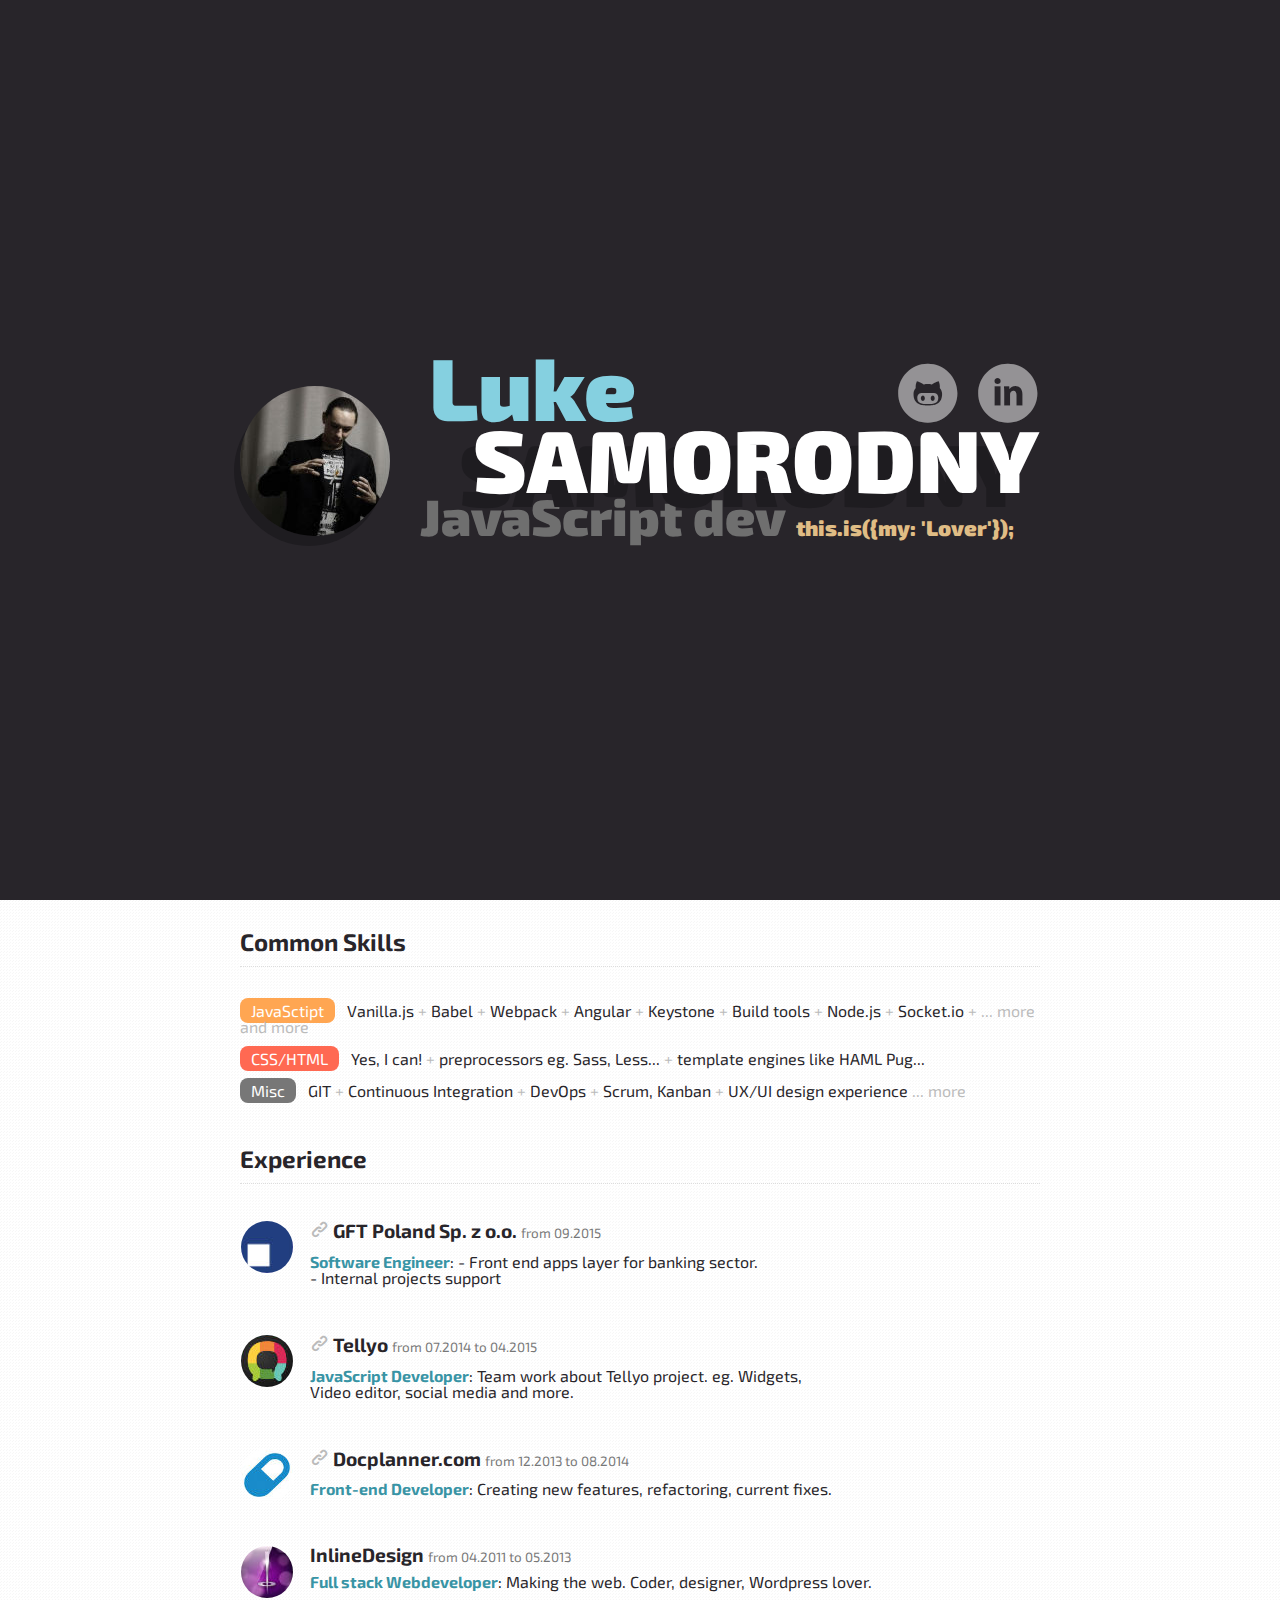
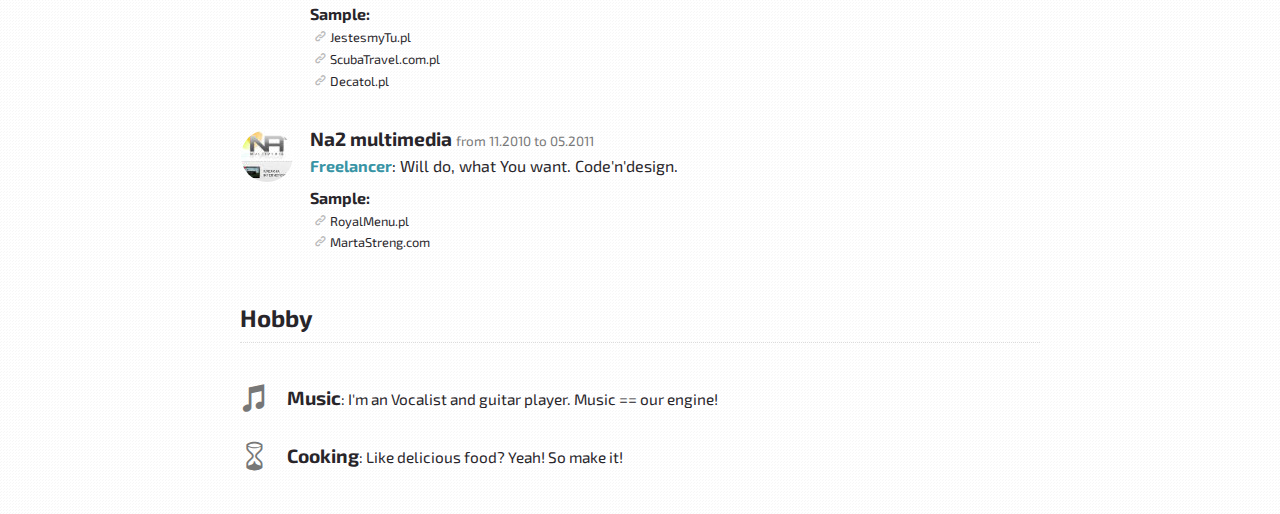
==== index.html @ 36a2c752 "update" ====
<!DOCTYPE html>
<html>
	<head>
		<title>Luke Samorodny - JavaScript developer</title>
		<meta charset="UTF-8">
		<meta name="viewport" content="width=device-width">
		<link href='http://fonts.googleapis.com/css?family=Exo+2:900,400,700&amp;subset=latin-ext' 
			rel='stylesheet' 
			type='text/css'
			>

		<link rel="stylesheet" href="samorodny.css" type="text/css">

		<!-- 
			Dzida składa się z przeddzidzia dzidy, śróddzidzia dzidy i zadzidzia 
			dzidy. Przeddzidzie dzidy składa się z przeddzidzia przeddzidzia 
			dzidy, śróddzidzia przeddzidzia dzidy i zadzidzia przeddzidzia 
			dzidy. Śróddzidzie dzidy składa się z przeddzidzia śróddzidzia 
			dzidy, śróddzidzia śróddzidzia dzidy i zadzidzia śróddzidzia dzidy. 
			Zadzidzie dzidy składa się z przeddzidzia zadzidzia dzidy, 
			śróddzidzia zadzidzia dzidy i zadzidzia zadzidzia dzidy. 
			Przeddzidzie przeddzidzia dzidy składa się z przeddzidzia 
			przeddzidzia przeddzidzia dzidy, śróddzidzia przeddzidzia 
			przeddzidzia dzidy i zadzidzia przeddzidzia przeddzidzia dzidy. 
			Śróddzidzie przeddzidzia dzidy składa się z przeddzidzia śróddzidzia 
			przeddzidzia dzidy, śróddzidzia śróddzidzia przeddzidzia dzidy i... 
			Przepraszamy, osoba to pisząca nie wytrzymała psychicznie i musiała 
			walnąć głową w blat.
		-->	
	</head>
	<body>	

		<!-- *************************************************************** -->

		<div id="vcard">
			<section id="it-is-my-home">
				 <div>
					<img src="img/npsr.jpg">

					<figure>			
						<p>
							Luke 
							<span>								
								<a href="http://github.com/npsr" 
									class="icon-github"></a>

								<a href="http://lnkd.in/dQtvxwz" 
									class="icon-linkedin"></a>
							</span>
						</p>
						<p>SAMORODNY</p>
						<p>JavaScript dev
							<span>this.is({my: 'Lover'});</span>
						</p>
					</figure>
				 </div>
			</section>
		</div>

		<!-- *************************************************************** -->

		<div id="curriculum" class="clr">
			<section id="skills">
				<h2>Common Skills</h2>

				<p>
					<span class="js">JavaSctipt</span>
					
					Vanilla.js
					<small>+</small> Babel
					<small>+</small> Webpack
					<small>+</small> Angular
					<small>+</small> Keystone
					<small>+</small> Build tools
					<small>+</small> Node.js
					<small>+</small> Socket.io
					<small>+ ... more and more</small>
				</p>

				<p>
					<span class="css">CSS/HTML</span>

                    Yes, I can!
					<small>+</small> preprocessors eg. Sass, Less...
                    <small>+</small> template engines like HAML Pug...
				</p>

				<p>
					<span class="misc">Misc</span>

					GIT
					<small>+</small> Continuous Integration
					<small>+</small> DevOps
					<small>+</small> Scrum, Kanban
					<small>+</small> UX/UI design experience
					<small>... more</small>

				</p>
			</section>

			<!-- *********************************************************** -->

			<section id="experience">
				<h2>Experience</h2>

								<article>
					<img src="img/gft.jpg" srcset="img/retina/gft.jpg 2x">

					<div>
						<h3>
							<a href="http://www.gft.com/pl/pl/index/" 								
								target="_blank"
								>
								<i class="icon icon-link"></i>
								GFT Poland Sp. z o.o.
							</a>
							<small>from 09.2015</small>
						</h3>

						<p><strong>Software Engineer</strong>: 
							- Front end apps layer for banking sector. <br>
                            - Internal projects support
						</p>											

					</div>
				</article>

				<!-- ******************************************************* -->

				<article>
					<img src="img/tlo.jpg" srcset="img/retina/tlo.jpg 2x">

					<div>
						<h3>
							<a href="http://tellyo.com/" 								
								target="_blank"
								>
								<i class="icon icon-link"></i>
								Tellyo 
							</a>
							<small>from 07.2014 to 04.2015</small>
						</h3>

						<p><strong>JavaScript Developer</strong>: 
							Team work about Tellyo project. eg. Widgets, <br>
                            Video editor, social media and more.
						</p>											

					</div>
				</article>

				<!-- ******************************************************* -->

				<article>
					<img src="img/zl.jpg" srcset="img/retina/zl.jpg 2x">

					<div>
						<h3>
							<a href="http://docplanner.com/" 								
								target="_blank"
								>
								<i class="icon icon-link"></i>
								Docplanner.com 
							</a>
							<small>from 12.2013 to 08.2014</small>
						</h3>

						<p><strong>Front-end Developer</strong>: 
							Creating new features, refactoring, current fixes.
						</p>											

					</div>
				</article>

				<!-- ******************************************************* -->

				<article>
					<img src="img/id.jpg" srcset="img/retina/id.jpg 2x">

					<div>
						<h3>
							InlineDesign <small>from 04.2011 to 05.2013</small>
						</h3>

						<p><strong>Full stack Webdeveloper</strong>:
							Making the web. Coder, designer, Wordpress lover.
						</p>
							
						
						<h5>Sample:</h5>
						<ul>
							<li><a href="http://jestesmytu.pl/"									
									target="_blank"
									>
									<i class="icon icon-link"></i>
									JestesmyTu.pl
								</a>
							</li>
							<li><a href="http://scubatravel.com.pl/" 									
									target="_blank"
									>
									<i class="icon icon-link"></i>
									ScubaTravel.com.pl
								</a>
							</li>
							<li><a href="http://decatol.pl/" 									
									target="_blank"
									>
									<i class="icon icon-link"></i>
									Decatol.pl
								</a>
							</li>
						</ul>

										

					</div>					
				</article>

				<!-- ******************************************************* -->

				<article>
					<img src="img/na2.jpg" srcset="img/retina/na2.jpg 2x">

					<div>
						<h3>
							Na2 multimedia <small>from 11.2010 to 05.2011</small>
						</h3>

						<p><strong>Freelancer</strong>:
							Will do, what You want. Code'n'design.
						</p>	

						<h5>Sample:</h5>
						<ul>
							<li><a href="http://www.royalmenu.pl/"									
									target="_blank"
									>
									<i class="icon icon-link"></i>
									RoyalMenu.pl
								</a>
							</li>	
							<li><a href="http://martastreng.com/" 									
									target="_blank"
									>
									<i class="icon icon-link"></i>
									MartaStreng.com
								</a>
							</li>									
						</ul>
					</div>
				</article>
			</section>

			<!-- *********************************************************** -->			

			<section id="hobby">
				<h2>Hobby</h2>
				
				<h3><i class="icon icon-music"></i> Music<small>: I'm an Vocalist and guitar player. Music == our engine!</small></h3>
				<h3><i class="icon icon-hourglass"></i> Cooking<small>: Like delicious food? Yeah! So make it!</small></h3>
				
			</section>

		</div>
	</body>
</html>
---- samorodny.css ----
/*
 RESET
 ===============================================================
 */
html, body, div, span, applet, object, iframe,
h1, h2, h3, h4, h5, h6, p, blockquote, pre,
a, abbr, acronym, address, big, cite, code,
del, dfn, em, img, ins, kbd, q, s, samp,
small, strike, strong, sub, sup, tt, var,
b, u, i, center,
dl, dt, dd, ol, ul, li,
fieldset, form, label, legend,
table, caption, tbody, tfoot, thead, tr, th, td,
article, aside, canvas, details, embed, 
figure, figcaption, footer, header, hgroup, 
menu, nav, output, ruby, section, summary,
time, mark, audio, video {
    margin: 0;
    padding: 0;
    border: 0;
    font-size: 100%;
    font: inherit;
    vertical-align: baseline;
}
/* HTML5 display-role reset for older browsers */
article, aside, details, figcaption, figure, 
footer, header, hgroup, menu, nav, section {
    display: block;
}
body {
    line-height: 1;
}
ol, ul {
    list-style: none;
}
blockquote, q {
    quotes: none;
}
blockquote:before, blockquote:after,
q:before, q:after {
    content: '';
    content: none;
}
table {
    border-collapse: collapse;
    border-spacing: 0;
}

.clr:before,
.clr:after {
  content:'';
  display:table;
}
.clr:after {
  clear:both;
}
.clr {
  zoom:1; /* For IE 6/7 (trigger hasLayout) */
}


/*
 GLOBALS
 ===============================================================
 */
@font-face {
    font-family: 'icomoon';
    src:url('fonts/icomoon.eot?-gsq92j');
    src:url('fonts/icomoon.eot?#iefix-gsq92j') format('embedded-opentype'),
        url('fonts/icomoon.woff?-gsq92j') format('woff'),
        url('fonts/icomoon.ttf?-gsq92j') format('truetype'),
        url('fonts/icomoon.svg?-gsq92j#icomoon') format('svg');
    font-weight: normal;
    font-style: normal;
}

body,
html {
  height: 100%;
  width: 100%;
  margin: 0;
  padding: 0;
  font-family: 'Exo 2', Arial, sans-serif;
  font-size: 100%;
  text-align: center;
  background: url('img/bg.png');
  color: #28252a;
  -webkit-font-smoothing: antialiased
}
a {
  text-decoration: none;
  color: #28252a;
}
h1, h2, h3, h4, h5, h6 {
    font-weight: bold;
    font-family: 'Exo 2', Arial, sans-serif;
}
h2 {
    font-size: 1.5em;
}
h3 {
    font-size: 1.2em;
    margin: 0 0 .5em 0;
}
p {
    margin:
     1em 0;
}
strong {
    font-weight: 700;
}

/*
 ICONS
 ===============================================================
 */
[class^="icon-"], [class*=" icon-"] {
    font-family: 'icomoon';
    speak: none;
    font-style: normal;
    font-weight: normal;
    font-variant: normal;
    text-transform: none;
    line-height: 1;
    -webkit-font-smoothing: antialiased;
    -moz-osx-font-smoothing: grayscale;
}

.icon-link:before {
    content: "\e600";
}
.icon-github:before {
    content: "\e601";
}
.icon-linkedin:before {
    content: "\e602";
}
.icon-music:before {
    content: "\e603";
}
.icon-hourglass:before {
    content: "\e604";
}
.icon-mobile:before {
    content: "\e605";
}
.icon-paperplane:before {
    content: "\e606";
}
.icon-location:before {
    content: "\e607";
}

/*
 VCARD
 ===============================================================
 */

#vcard {   
  background: #28252a;  
  color: #fff;
  font-weight: 900;
  display: table;
  height: 100%;
  width: 100%;
}
#it-is-my-home {
  display: table-cell;
  vertical-align: middle;
}
#it-is-my-home div {
  text-align: left;
  width: 800px;
  margin: 0 auto;
}
#it-is-my-home div figure,
#it-is-my-home div img {
    float: left;
}
#it-is-my-home div figure {
    margin-left: 30px;
    margin-right: 0;
}
#it-is-my-home div img {
    -webkit-border-radius: 100%;
    -moz-border-radius: 100%;    
    border-radius: 100%;
    margin-top: 2.2em;
    -webkit-box-shadow: -6px 10px 0px #1e1c20;
    -moz-box-shadow: -6px 10px 0px #1e1c20;
    box-shadow: -6px 10px 0px #1e1c20;
}
#it-is-my-home div figure p:nth-child(1) {
  color: #85d0e0;
  font-size: 5.5em;
  line-height: .8em;
  margin: 0 0 0 .1em;
}
#it-is-my-home div figure p:nth-child(1) span {
  float: right;
}
#it-is-my-home div figure p:nth-child(1) span a {
  color: #fff;
  font-size: .7em;
  line-height: .7em;
  -webkit-opacity: .5;
  -moz-opacity: .5;
  opacity: .5;
  -webkit-transition: all .2s ease-in;
  -moz-transition: all .2s ease-in;
  transition: all .2s ease-in;
}
#it-is-my-home div figure p:nth-child(1) span a:hover {
    -webkit-opacity: .9;
    -moz-opacity: .9;
    opacity: .9;
    text-shadow: -10px 10px 0px #1e1c20;
}
#it-is-my-home div figure p:nth-child(2) {
  font-size: 5.5em;
  line-height: .85em;
  margin: 0 0 0 .6em;
  text-shadow: -14px 14px 0px #1e1c20;
  z-index: 10;
  position: relative;
}
#it-is-my-home div figure p:nth-child(3) {
  color: #6f6f6f;
  font-size: 3.2em;
  line-height: .8em;
  margin: 0;
  z-index: 9;
  position: relative;
}
#it-is-my-home div figure p:nth-child(3) span {
  color: #e0bd85;
  font-size: .42em;
}
@media (max-width: 900px) {
  #vcard {
    font-size: 50%;
  }
  #it-is-my-home div {
    width: 410px;
  }
  #it-is-my-home div figure {
    margin-left: 20px;
  }
  #it-is-my-home div img {
    width: 75px;
    -webkit-box-shadow: -6px 6px 0px #1e1c20;
    -moz-box-shadow: -6px 6px 0px #1e1c20;
    box-shadow: -6px 6px 0px #1e1c20;
  }
  #it-is-my-home div figure p:nth-child(1) span a:hover {
    text-shadow: -4px 4px 0px #1e1c20;
  }
  #it-is-my-home div figure p:nth-child(2) {
    text-shadow: -6px 6px 0px #1e1c20;
  }
}

@media(max-width: 520px) {
    #it-is-my-home div {
        width: 340px;
    }
    #it-is-my-home div img {
        display: none;
    }
}
@media(max-width: 375px) {
    #vcard {
        font-size: 40%;
    }
    #it-is-my-home div {
        width: 300px;
    }
}

/*
 CURRICULUM
 ===============================================================
 */
#curriculum {
    margin: 30px auto 100px auto;
    text-align: left;
    width: 800px;
}
#curriculum section {
    margin-bottom: 3em;
}

#curriculum h2 {
    border-bottom: 1px dotted #ddd;
    margin-bottom: 1.5em;
    padding-bottom: .5em;
}
#curriculum h3 a {
    font-weight: 700;
    padding-bottom: 4px;
    display: inline-block;
}
#curriculum a i {
    color: #bbb;
    -webkit-transition: all .8s ease-in;
    -moz-transition: all .8s ease-in;
    transition: all .8s ease-in;
}
#curriculum a:hover {
    border-bottom: 1px dotted #28252a; 
    padding-bottom: 3px;
}
#curriculum a:hover i {
    color: #FF6952;
    -webkit-transition: all .2s ease-in;
    -moz-transition: all .2s ease-in;
    transition: all .2s ease-in;
}

#contact {
    text-align: center;
}
#contact p {
    -webkit-border-radius: 8px;
    -moz-border-radius: 8px;
    border-radius: 8px;
    margin: 0;
    padding: 1em;
    display: inline-block;
    background: #fff;
    border: 1px solid #eee;
}
#contact h2 {
    text-align: left;
}
#contact span {
    margin-right: .7em;
    white-space: nowrap;
}

#contact span i{
    margin-right: .5em;
    color: #bbb;
}

#skills span {
    -webkit-border-radius: 8px;
    -moz-border-radius: 8px;
    border-radius: 8px;    
    padding: .2em .7em;
    line-height: 1em;
    margin-right: .5em;
    color: #fff;
}
#skills small {
    color: #bbb;    
}

#skills .js {
    background: #FFA652;
}
#skills .css {
    background: #FF6952;
}
#skills .html {
    background: #3894A5;
}
#skills .php {
    background: #436FAF;    
}
#skills .misc {
    background: #777;
}

#experience h3 small{
    font-size: .7em;
    font-weight: 400;
    color: #777;
}
#experience article {
    clear: both;
    margin-bottom: 2em;
}
#experience article:after {
    content: ".";
    display: block;
    clear: both;
    visibility: hidden;
    line-height: 0;
    height: 0;
}

#experience img {
    float: left;
    -webkit-border-radius: 100%;
    -moz-border-radius: 100%;    
    border-radius: 100%;
    margin-right: 1em;
    border: 1px solid #fff;
}
#experience div {
    float: left;
}
#experience p {
    margin-top: 0;
}
#experience p strong {
    color: #3894A5;
}

#experience ul li {
    margin: .7em .3em;    
    font-size: .8em;
}

#hobby h3 i {
    margin-right: .5em;
    font-size: 1.5em;  
    color: #777;    
    position: relative;
    top: 6px;  
}
#hobby h3 {
    font-weight: 700;
    margin-bottom: 1.5em;
}
#hobby h3 small {
    font-size: .8em;
    font-weight: 400;    
}

@media (max-width: 900px) {
    #curriculum {
        width: 90%;
        margin-left: 5%;
        margin-right: 5%;
        font-size: .8em;
    }
    #experience ul li {
        font-size: .9em;
    }
}
@media (max-width: 710px) {
    #curriculum {
        margin-bottom: 50px;
    }
    #contact p {
        line-height: 1.6em;
    }
    #skills {
        line-height: 1.7em;
    }
    #experience article {
        padding-bottom: 1em;
        border-bottom: 1px dotted #d9d9d9;
    }
    #experience p {
        line-height: 1.5em;
    }
    #experience img {
        display: none;
    }
    #hobby h3 {
        line-height: 1.3em;
    }
}

/*
 FOOTER
 ===============================================================
 */
 footer {
    padding: 50px 0;
    background: #28252a;  
    color: #666;
 }
 #clause {
    width: 800px;
    margin: 0 auto;
 }

/*
 RWD
 ===============================================================
 */
 @media (max-width: 900px) {
    footer {
        padding: 2em 0;
    }
    #clause {
        width: 90%;
        margin-left: 5%;
        margin-right: 5%;
        font-size: .8em;
        line-height: 1.5em;        
    }
}
@media (max-width: 710px) {
    #clause {
        font-size: .6em;
    }
}




@media print {
    body {
        font-size: .9em;
    }
    #it-is-my-home div img {
    margin-top: 1.1em;
    -webkit-box-shadow: none;
    -moz-box-shadow: none;
    box-shadow: none;
  }
    #it-is-my-home div figure p:nth-child(1) span {
        display: none;
    }
    #it-is-my-home div figure p:nth-child(2) {
        text-shadow: none;
    }
    #curriculum {
        margin-bottom: 0;
    }
    #curriculum ul li {
        display: inline-block;
    }
    #curriculum ul li:after {
        content: ', ';
    }
    #curriculum a i {
        display: none;
    }
    footer {
        padding: 0;
    }
    #clause {
        font-size: .6em;
    }

}
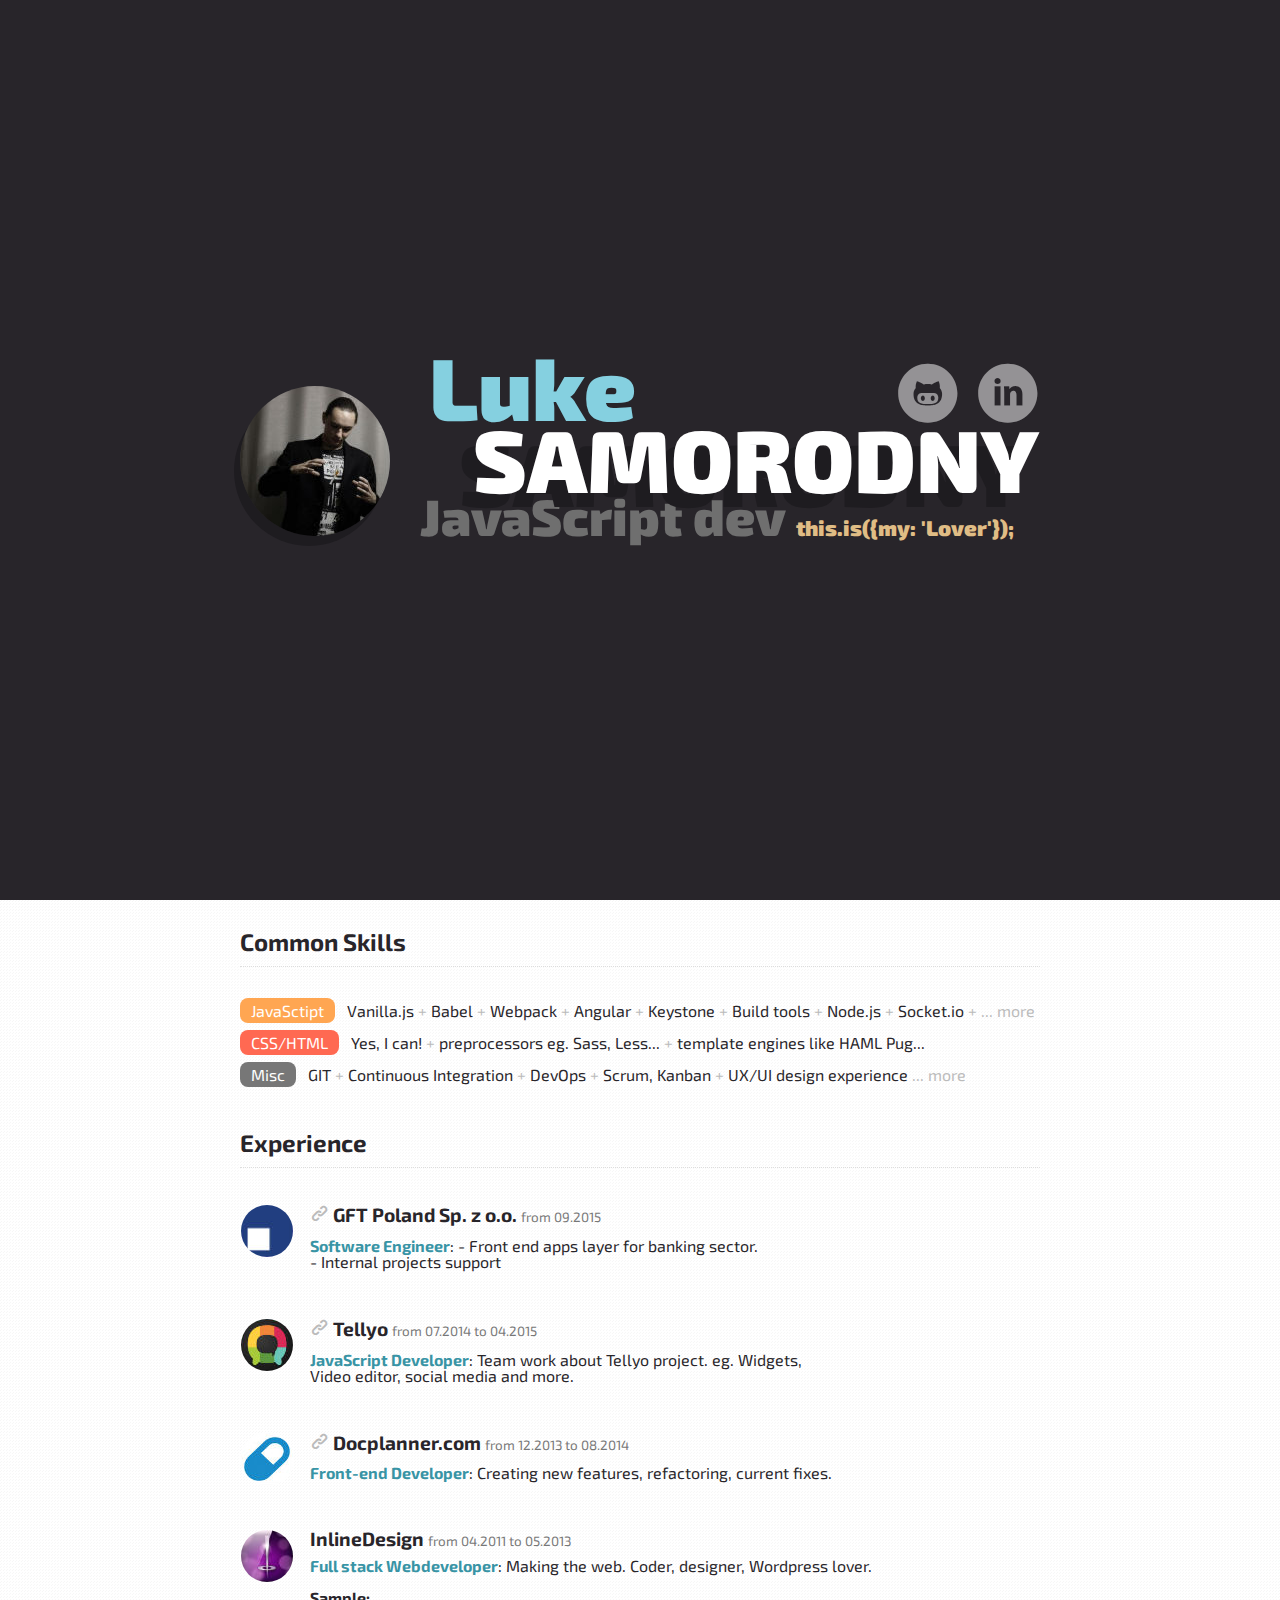
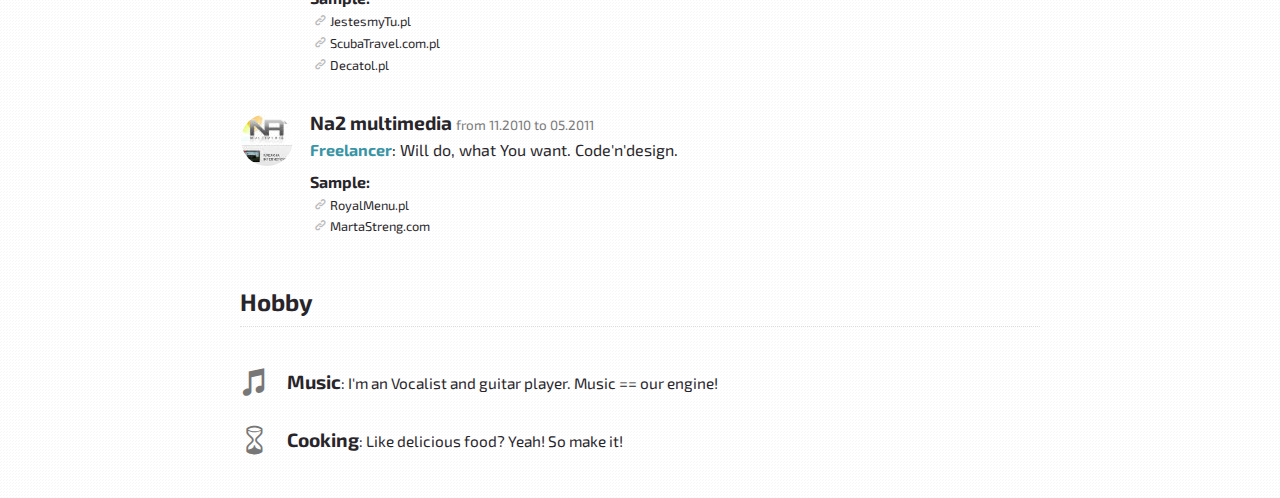
==== commit 24b1c7bf: "update" ====
--- a/index.html
+++ b/index.html
@@ -75,7 +75,7 @@
 					<small>+</small> Build tools
 					<small>+</small> Node.js
 					<small>+</small> Socket.io
-					<small>+ ... more and more</small>
+					<small>+ ... more</small>
 				</p>
 
 				<p>
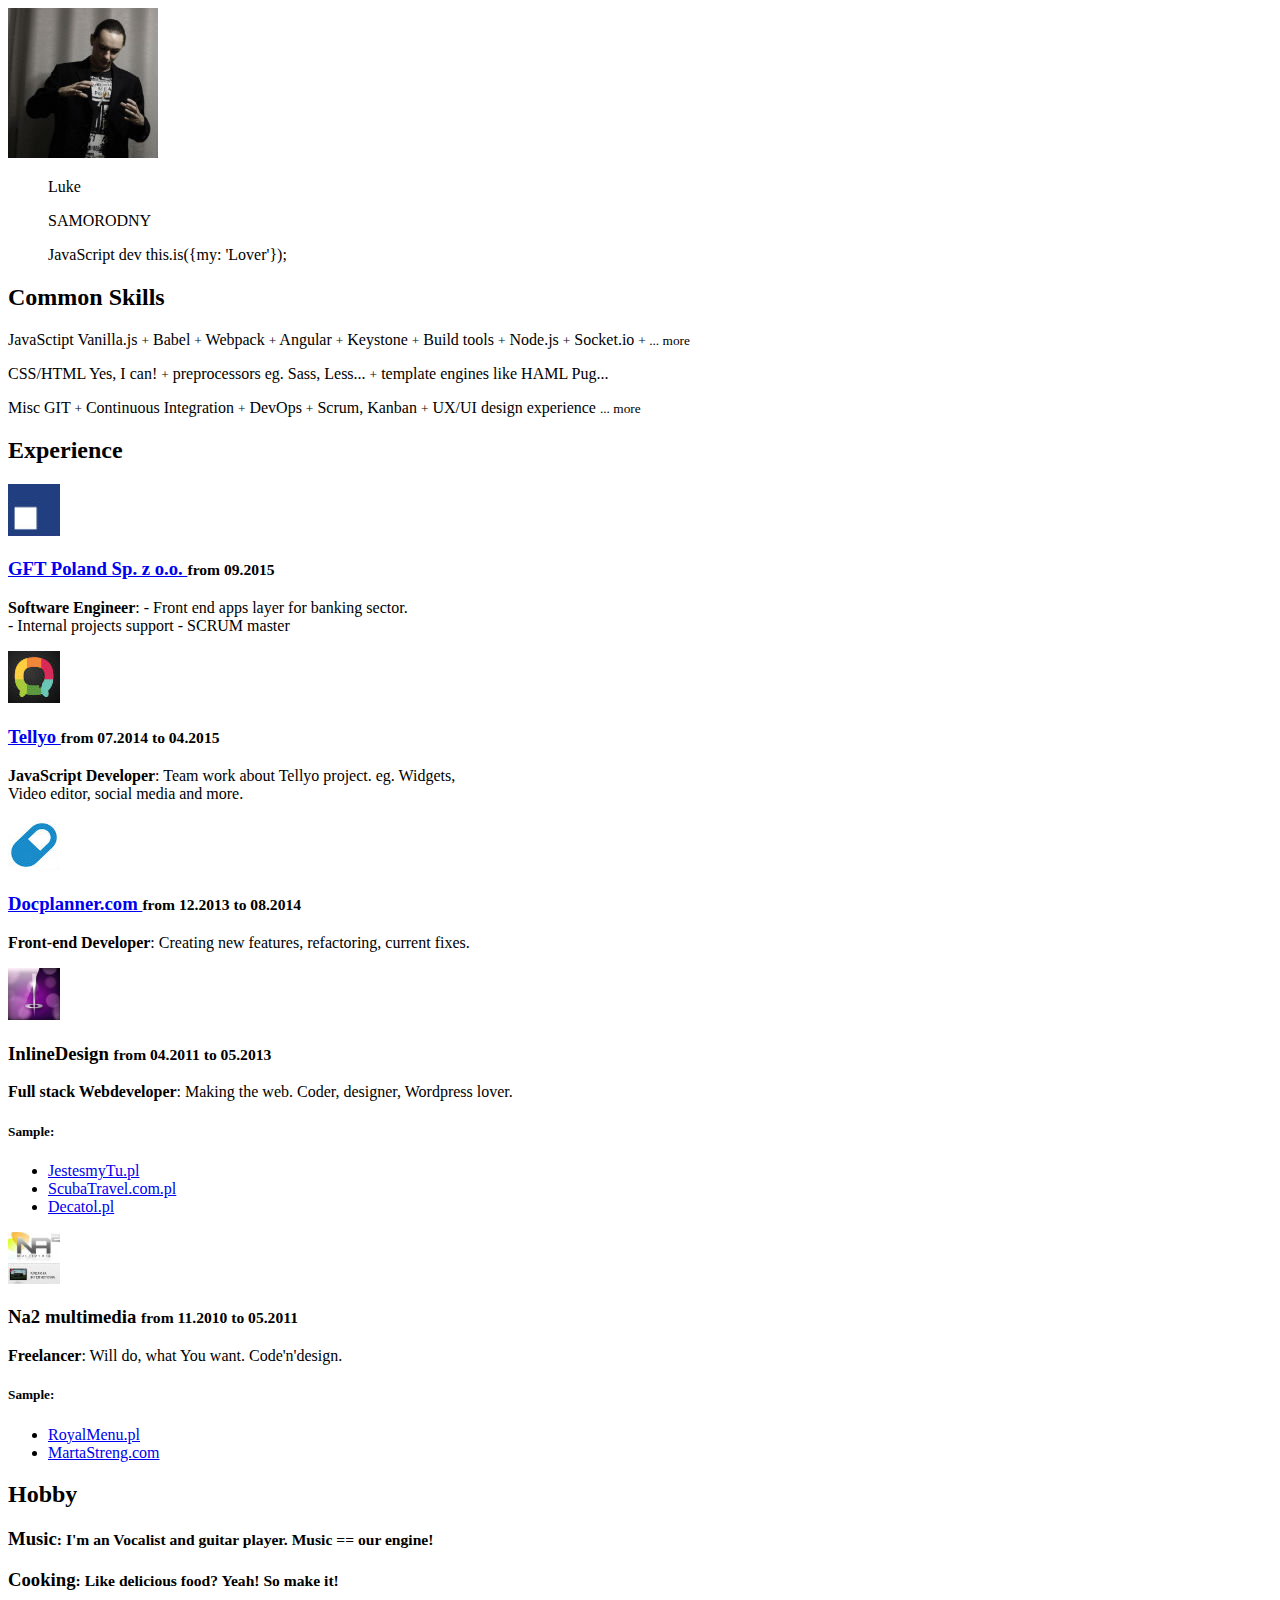
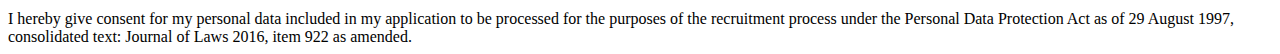
==== commit d3769d36: "update" ====
--- a/index.html
+++ b/index.html
@@ -121,6 +121,7 @@
 						<p><strong>Software Engineer</strong>: 
 							- Front end apps layer for banking sector. <br>
                             - Internal projects support
+							- SCRUM master
 						</p>											
 
 					</div>
@@ -263,6 +264,11 @@
 				
 			</section>
 
+			<!-- *********************************************************** -->
+			<section id="clause">
+				I hereby give consent for my personal data included in my application to be processed for the purposes of the recruitment process under the Personal Data Protection Act as of 29 August 1997, consolidated text: Journal of Laws 2016, item 922 as amended.
+			</section>
+
 		</div>
 	</body>
 </html>
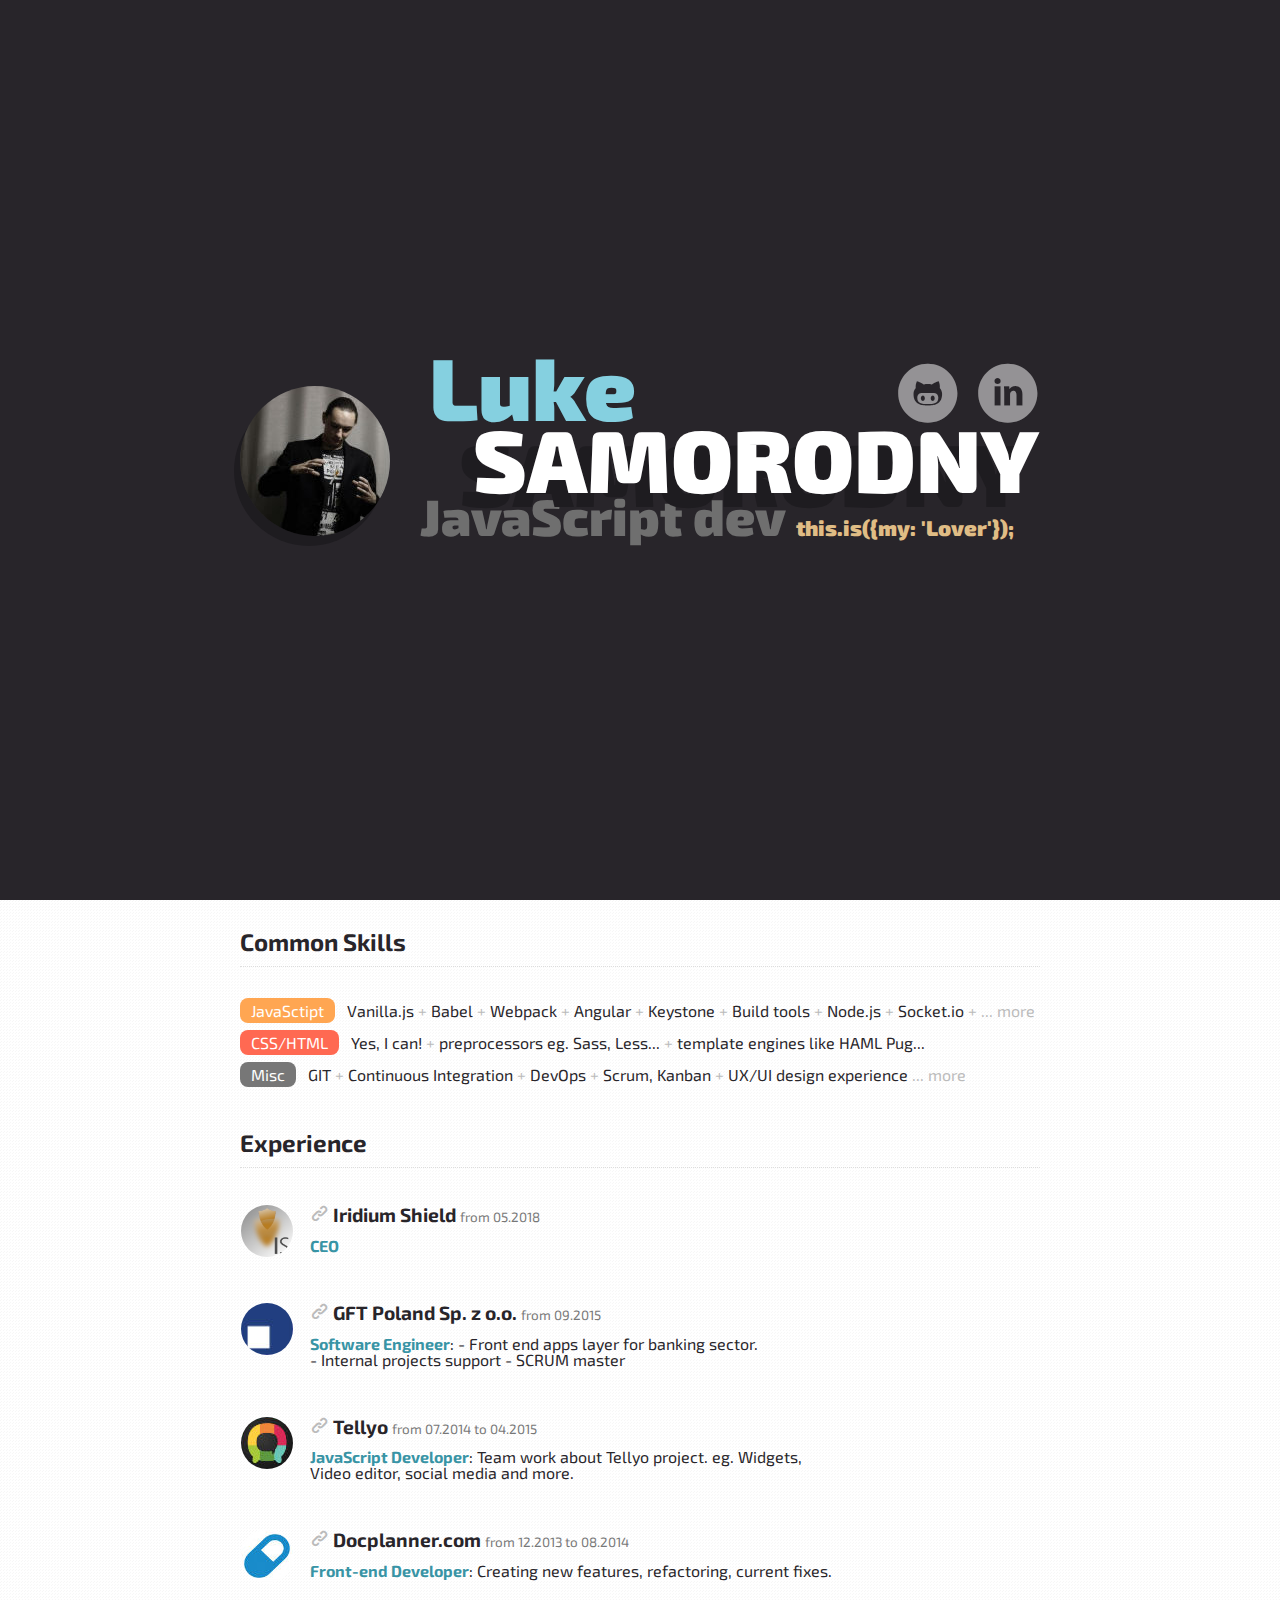
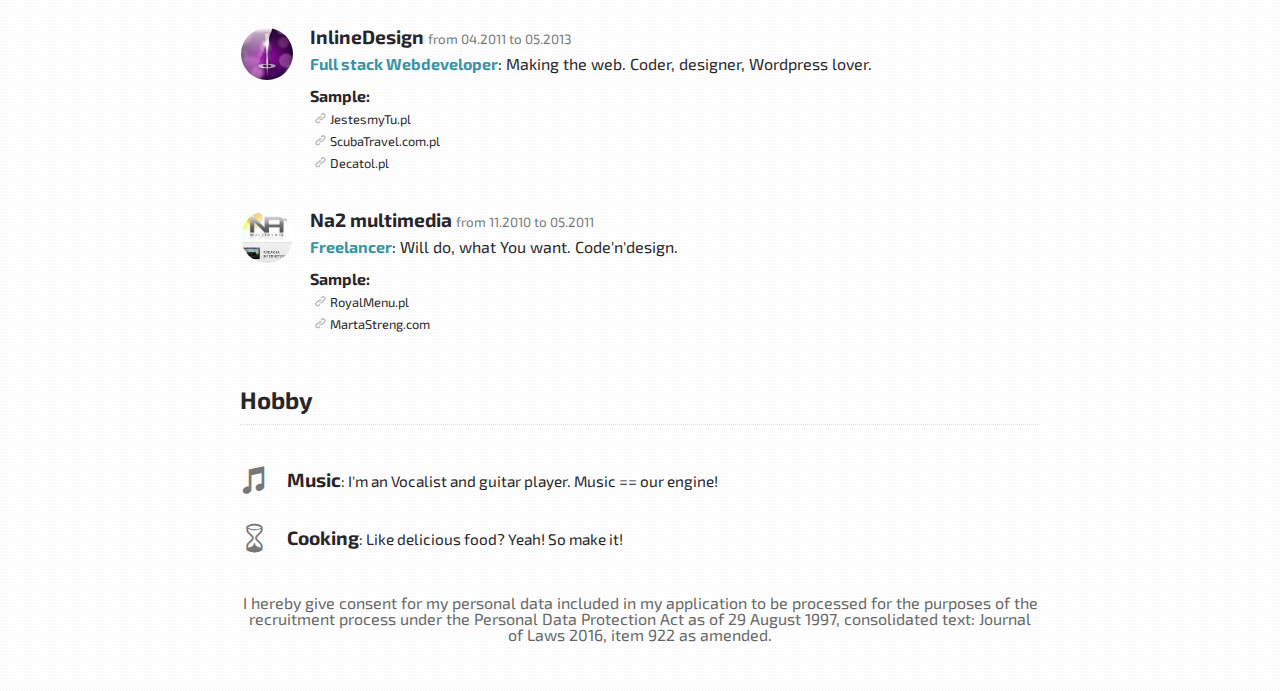
==== commit 5a9e2281: "is added" ====
--- a/index.html
+++ b/index.html
@@ -5,31 +5,31 @@
 		<title>Luke Samorodny - JavaScript developer</title>
 		<meta charset="UTF-8">
 		<meta name="viewport" content="width=device-width">
-		<link href='http://fonts.googleapis.com/css?family=Exo+2:900,400,700&amp;subset=latin-ext' 
-			rel='stylesheet' 
+		<link href='http://fonts.googleapis.com/css?family=Exo+2:900,400,700&amp;subset=latin-ext'
+			rel='stylesheet'
 			type='text/css'
 			>
 
 		<link rel="stylesheet" href="samorodny.css" type="text/css">
 
-		<!-- 
-			Dzida składa się z przeddzidzia dzidy, śróddzidzia dzidy i zadzidzia 
-			dzidy. Przeddzidzie dzidy składa się z przeddzidzia przeddzidzia 
-			dzidy, śróddzidzia przeddzidzia dzidy i zadzidzia przeddzidzia 
-			dzidy. Śróddzidzie dzidy składa się z przeddzidzia śróddzidzia 
-			dzidy, śróddzidzia śróddzidzia dzidy i zadzidzia śróddzidzia dzidy. 
-			Zadzidzie dzidy składa się z przeddzidzia zadzidzia dzidy, 
-			śróddzidzia zadzidzia dzidy i zadzidzia zadzidzia dzidy. 
-			Przeddzidzie przeddzidzia dzidy składa się z przeddzidzia 
-			przeddzidzia przeddzidzia dzidy, śróddzidzia przeddzidzia 
-			przeddzidzia dzidy i zadzidzia przeddzidzia przeddzidzia dzidy. 
-			Śróddzidzie przeddzidzia dzidy składa się z przeddzidzia śróddzidzia 
-			przeddzidzia dzidy, śróddzidzia śróddzidzia przeddzidzia dzidy i... 
-			Przepraszamy, osoba to pisząca nie wytrzymała psychicznie i musiała 
+		<!--
+			Dzida składa się z przeddzidzia dzidy, śróddzidzia dzidy i zadzidzia
+			dzidy. Przeddzidzie dzidy składa się z przeddzidzia przeddzidzia
+			dzidy, śróddzidzia przeddzidzia dzidy i zadzidzia przeddzidzia
+			dzidy. Śróddzidzie dzidy składa się z przeddzidzia śróddzidzia
+			dzidy, śróddzidzia śróddzidzia dzidy i zadzidzia śróddzidzia dzidy.
+			Zadzidzie dzidy składa się z przeddzidzia zadzidzia dzidy,
+			śróddzidzia zadzidzia dzidy i zadzidzia zadzidzia dzidy.
+			Przeddzidzie przeddzidzia dzidy składa się z przeddzidzia
+			przeddzidzia przeddzidzia dzidy, śróddzidzia przeddzidzia
+			przeddzidzia dzidy i zadzidzia przeddzidzia przeddzidzia dzidy.
+			Śróddzidzie przeddzidzia dzidy składa się z przeddzidzia śróddzidzia
+			przeddzidzia dzidy, śróddzidzia śróddzidzia przeddzidzia dzidy i...
+			Przepraszamy, osoba to pisząca nie wytrzymała psychicznie i musiała
 			walnąć głową w blat.
-		-->	
+		-->
 	</head>
-	<body>	
+	<body>
 
 		<!-- *************************************************************** -->
 
@@ -38,14 +38,14 @@
 				 <div>
 					<img src="img/npsr.jpg">
 
-					<figure>			
+					<figure>
 						<p>
-							Luke 
-							<span>								
-								<a href="http://github.com/npsr" 
+							Luke
+							<span>
+								<a href="http://github.com/npsr"
 									class="icon-github"></a>
 
-								<a href="http://lnkd.in/dQtvxwz" 
+								<a href="http://lnkd.in/dQtvxwz"
 									class="icon-linkedin"></a>
 							</span>
 						</p>
@@ -66,7 +66,7 @@
 
 				<p>
 					<span class="js">JavaSctipt</span>
-					
+
 					Vanilla.js
 					<small>+</small> Babel
 					<small>+</small> Webpack
@@ -104,12 +104,32 @@
 			<section id="experience">
 				<h2>Experience</h2>
 
-								<article>
+				<article>
+					<img src="img/is.jpeg" width="52" height="52" srcset="img/retina/is.jpeg 2x">
+
+					<div>
+						<h3>
+							<a href="https://web.facebook.com/iridiumShield/"
+								target="_blank"
+								>
+								<i class="icon icon-link"></i>
+								Iridium Shield
+							</a>
+							<small>from 05.2018</small>
+						</h3>
+
+						<p><strong>CEO</strong>
+						</p>
+
+					</div>
+				</article>
+
+				<article>
 					<img src="img/gft.jpg" srcset="img/retina/gft.jpg 2x">
 
 					<div>
 						<h3>
-							<a href="http://www.gft.com/pl/pl/index/" 								
+							<a href="http://www.gft.com/pl/pl/index/"
 								target="_blank"
 								>
 								<i class="icon icon-link"></i>
@@ -118,11 +138,11 @@
 							<small>from 09.2015</small>
 						</h3>
 
-						<p><strong>Software Engineer</strong>: 
+						<p><strong>Software Engineer</strong>:
 							- Front end apps layer for banking sector. <br>
                             - Internal projects support
 							- SCRUM master
-						</p>											
+						</p>
 
 					</div>
 				</article>
@@ -134,19 +154,19 @@
 
 					<div>
 						<h3>
-							<a href="http://tellyo.com/" 								
-								target="_blank"
-								>
-								<i class="icon icon-link"></i>
-								Tellyo 
+							<a href="http://tellyo.com/"
+								target="_blank"
+								>
+								<i class="icon icon-link"></i>
+								Tellyo
 							</a>
 							<small>from 07.2014 to 04.2015</small>
 						</h3>
 
-						<p><strong>JavaScript Developer</strong>: 
+						<p><strong>JavaScript Developer</strong>:
 							Team work about Tellyo project. eg. Widgets, <br>
                             Video editor, social media and more.
-						</p>											
+						</p>
 
 					</div>
 				</article>
@@ -158,18 +178,18 @@
 
 					<div>
 						<h3>
-							<a href="http://docplanner.com/" 								
-								target="_blank"
-								>
-								<i class="icon icon-link"></i>
-								Docplanner.com 
+							<a href="http://docplanner.com/"
+								target="_blank"
+								>
+								<i class="icon icon-link"></i>
+								Docplanner.com
 							</a>
 							<small>from 12.2013 to 08.2014</small>
 						</h3>
 
-						<p><strong>Front-end Developer</strong>: 
+						<p><strong>Front-end Developer</strong>:
 							Creating new features, refactoring, current fixes.
-						</p>											
+						</p>
 
 					</div>
 				</article>
@@ -187,25 +207,25 @@
 						<p><strong>Full stack Webdeveloper</strong>:
 							Making the web. Coder, designer, Wordpress lover.
 						</p>
-							
-						
+
+
 						<h5>Sample:</h5>
 						<ul>
-							<li><a href="http://jestesmytu.pl/"									
+							<li><a href="http://jestesmytu.pl/"
 									target="_blank"
 									>
 									<i class="icon icon-link"></i>
 									JestesmyTu.pl
 								</a>
 							</li>
-							<li><a href="http://scubatravel.com.pl/" 									
+							<li><a href="http://scubatravel.com.pl/"
 									target="_blank"
 									>
 									<i class="icon icon-link"></i>
 									ScubaTravel.com.pl
 								</a>
 							</li>
-							<li><a href="http://decatol.pl/" 									
+							<li><a href="http://decatol.pl/"
 									target="_blank"
 									>
 									<i class="icon icon-link"></i>
@@ -214,9 +234,9 @@
 							</li>
 						</ul>
 
-										
-
-					</div>					
+
+
+					</div>
 				</article>
 
 				<!-- ******************************************************* -->
@@ -231,37 +251,37 @@
 
 						<p><strong>Freelancer</strong>:
 							Will do, what You want. Code'n'design.
-						</p>	
+						</p>
 
 						<h5>Sample:</h5>
 						<ul>
-							<li><a href="http://www.royalmenu.pl/"									
+							<li><a href="http://www.royalmenu.pl/"
 									target="_blank"
 									>
 									<i class="icon icon-link"></i>
 									RoyalMenu.pl
 								</a>
-							</li>	
-							<li><a href="http://martastreng.com/" 									
+							</li>
+							<li><a href="http://martastreng.com/"
 									target="_blank"
 									>
 									<i class="icon icon-link"></i>
 									MartaStreng.com
 								</a>
-							</li>									
+							</li>
 						</ul>
 					</div>
 				</article>
 			</section>
 
-			<!-- *********************************************************** -->			
+			<!-- *********************************************************** -->
 
 			<section id="hobby">
 				<h2>Hobby</h2>
-				
+
 				<h3><i class="icon icon-music"></i> Music<small>: I'm an Vocalist and guitar player. Music == our engine!</small></h3>
 				<h3><i class="icon icon-hourglass"></i> Cooking<small>: Like delicious food? Yeah! So make it!</small></h3>
-				
+
 			</section>
 
 			<!-- *********************************************************** -->
@@ -272,4 +292,3 @@
 		</div>
 	</body>
 </html>
-
--- a/samorodny.css
+++ b/samorodny.css
@@ -0,0 +1,544 @@
+/*
+ RESET
+ ===============================================================
+ */
+html, body, div, span, applet, object, iframe,
+h1, h2, h3, h4, h5, h6, p, blockquote, pre,
+a, abbr, acronym, address, big, cite, code,
+del, dfn, em, img, ins, kbd, q, s, samp,
+small, strike, strong, sub, sup, tt, var,
+b, u, i, center,
+dl, dt, dd, ol, ul, li,
+fieldset, form, label, legend,
+table, caption, tbody, tfoot, thead, tr, th, td,
+article, aside, canvas, details, embed, 
+figure, figcaption, footer, header, hgroup, 
+menu, nav, output, ruby, section, summary,
+time, mark, audio, video {
+    margin: 0;
+    padding: 0;
+    border: 0;
+    font-size: 100%;
+    font: inherit;
+    vertical-align: baseline;
+}
+/* HTML5 display-role reset for older browsers */
+article, aside, details, figcaption, figure, 
+footer, header, hgroup, menu, nav, section {
+    display: block;
+}
+body {
+    line-height: 1;
+}
+ol, ul {
+    list-style: none;
+}
+blockquote, q {
+    quotes: none;
+}
+blockquote:before, blockquote:after,
+q:before, q:after {
+    content: '';
+    content: none;
+}
+table {
+    border-collapse: collapse;
+    border-spacing: 0;
+}
+
+.clr:before,
+.clr:after {
+  content:'';
+  display:table;
+}
+.clr:after {
+  clear:both;
+}
+.clr {
+  zoom:1; /* For IE 6/7 (trigger hasLayout) */
+}
+
+
+/*
+ GLOBALS
+ ===============================================================
+ */
+@font-face {
+    font-family: 'icomoon';
+    src:url('fonts/icomoon.eot?-gsq92j');
+    src:url('fonts/icomoon.eot?#iefix-gsq92j') format('embedded-opentype'),
+        url('fonts/icomoon.woff?-gsq92j') format('woff'),
+        url('fonts/icomoon.ttf?-gsq92j') format('truetype'),
+        url('fonts/icomoon.svg?-gsq92j#icomoon') format('svg');
+    font-weight: normal;
+    font-style: normal;
+}
+
+body,
+html {
+  height: 100%;
+  width: 100%;
+  margin: 0;
+  padding: 0;
+  font-family: 'Exo 2', Arial, sans-serif;
+  font-size: 100%;
+  text-align: center;
+  background: url('img/bg.png');
+  color: #28252a;
+  -webkit-font-smoothing: antialiased
+}
+a {
+  text-decoration: none;
+  color: #28252a;
+}
+h1, h2, h3, h4, h5, h6 {
+    font-weight: bold;
+    font-family: 'Exo 2', Arial, sans-serif;
+}
+h2 {
+    font-size: 1.5em;
+}
+h3 {
+    font-size: 1.2em;
+    margin: 0 0 .5em 0;
+}
+p {
+    margin:
+     1em 0;
+}
+strong {
+    font-weight: 700;
+}
+
+/*
+ ICONS
+ ===============================================================
+ */
+[class^="icon-"], [class*=" icon-"] {
+    font-family: 'icomoon';
+    speak: none;
+    font-style: normal;
+    font-weight: normal;
+    font-variant: normal;
+    text-transform: none;
+    line-height: 1;
+    -webkit-font-smoothing: antialiased;
+    -moz-osx-font-smoothing: grayscale;
+}
+
+.icon-link:before {
+    content: "\e600";
+}
+.icon-github:before {
+    content: "\e601";
+}
+.icon-linkedin:before {
+    content: "\e602";
+}
+.icon-music:before {
+    content: "\e603";
+}
+.icon-hourglass:before {
+    content: "\e604";
+}
+.icon-mobile:before {
+    content: "\e605";
+}
+.icon-paperplane:before {
+    content: "\e606";
+}
+.icon-location:before {
+    content: "\e607";
+}
+
+/*
+ VCARD
+ ===============================================================
+ */
+
+#vcard {   
+  background: #28252a;  
+  color: #fff;
+  font-weight: 900;
+  display: table;
+  height: 100%;
+  width: 100%;
+}
+#it-is-my-home {
+  display: table-cell;
+  vertical-align: middle;
+}
+#it-is-my-home div {
+  text-align: left;
+  width: 800px;
+  margin: 0 auto;
+}
+#it-is-my-home div figure,
+#it-is-my-home div img {
+    float: left;
+}
+#it-is-my-home div figure {
+    margin-left: 30px;
+    margin-right: 0;
+}
+#it-is-my-home div img {
+    -webkit-border-radius: 100%;
+    -moz-border-radius: 100%;    
+    border-radius: 100%;
+    margin-top: 2.2em;
+    -webkit-box-shadow: -6px 10px 0px #1e1c20;
+    -moz-box-shadow: -6px 10px 0px #1e1c20;
+    box-shadow: -6px 10px 0px #1e1c20;
+}
+#it-is-my-home div figure p:nth-child(1) {
+  color: #85d0e0;
+  font-size: 5.5em;
+  line-height: .8em;
+  margin: 0 0 0 .1em;
+}
+#it-is-my-home div figure p:nth-child(1) span {
+  float: right;
+}
+#it-is-my-home div figure p:nth-child(1) span a {
+  color: #fff;
+  font-size: .7em;
+  line-height: .7em;
+  -webkit-opacity: .5;
+  -moz-opacity: .5;
+  opacity: .5;
+  -webkit-transition: all .2s ease-in;
+  -moz-transition: all .2s ease-in;
+  transition: all .2s ease-in;
+}
+#it-is-my-home div figure p:nth-child(1) span a:hover {
+    -webkit-opacity: .9;
+    -moz-opacity: .9;
+    opacity: .9;
+    text-shadow: -10px 10px 0px #1e1c20;
+}
+#it-is-my-home div figure p:nth-child(2) {
+  font-size: 5.5em;
+  line-height: .85em;
+  margin: 0 0 0 .6em;
+  text-shadow: -14px 14px 0px #1e1c20;
+  z-index: 10;
+  position: relative;
+}
+#it-is-my-home div figure p:nth-child(3) {
+  color: #6f6f6f;
+  font-size: 3.2em;
+  line-height: .8em;
+  margin: 0;
+  z-index: 9;
+  position: relative;
+}
+#it-is-my-home div figure p:nth-child(3) span {
+  color: #e0bd85;
+  font-size: .42em;
+}
+@media (max-width: 900px) {
+  #vcard {
+    font-size: 50%;
+  }
+  #it-is-my-home div {
+    width: 410px;
+  }
+  #it-is-my-home div figure {
+    margin-left: 20px;
+  }
+  #it-is-my-home div img {
+    width: 75px;
+    -webkit-box-shadow: -6px 6px 0px #1e1c20;
+    -moz-box-shadow: -6px 6px 0px #1e1c20;
+    box-shadow: -6px 6px 0px #1e1c20;
+  }
+  #it-is-my-home div figure p:nth-child(1) span a:hover {
+    text-shadow: -4px 4px 0px #1e1c20;
+  }
+  #it-is-my-home div figure p:nth-child(2) {
+    text-shadow: -6px 6px 0px #1e1c20;
+  }
+}
+
+@media(max-width: 520px) {
+    #it-is-my-home div {
+        width: 340px;
+    }
+    #it-is-my-home div img {
+        display: none;
+    }
+}
+@media(max-width: 375px) {
+    #vcard {
+        font-size: 40%;
+    }
+    #it-is-my-home div {
+        width: 300px;
+    }
+}
+
+/*
+ CURRICULUM
+ ===============================================================
+ */
+#curriculum {
+    margin: 30px auto 100px auto;
+    text-align: left;
+    width: 800px;
+}
+#curriculum section {
+    margin-bottom: 3em;
+}
+
+#curriculum h2 {
+    border-bottom: 1px dotted #ddd;
+    margin-bottom: 1.5em;
+    padding-bottom: .5em;
+}
+#curriculum h3 a {
+    font-weight: 700;
+    padding-bottom: 4px;
+    display: inline-block;
+}
+#curriculum a i {
+    color: #bbb;
+    -webkit-transition: all .8s ease-in;
+    -moz-transition: all .8s ease-in;
+    transition: all .8s ease-in;
+}
+#curriculum a:hover {
+    border-bottom: 1px dotted #28252a; 
+    padding-bottom: 3px;
+}
+#curriculum a:hover i {
+    color: #FF6952;
+    -webkit-transition: all .2s ease-in;
+    -moz-transition: all .2s ease-in;
+    transition: all .2s ease-in;
+}
+
+#contact {
+    text-align: center;
+}
+#contact p {
+    -webkit-border-radius: 8px;
+    -moz-border-radius: 8px;
+    border-radius: 8px;
+    margin: 0;
+    padding: 1em;
+    display: inline-block;
+    background: #fff;
+    border: 1px solid #eee;
+}
+#contact h2 {
+    text-align: left;
+}
+#contact span {
+    margin-right: .7em;
+    white-space: nowrap;
+}
+
+#contact span i{
+    margin-right: .5em;
+    color: #bbb;
+}
+
+#skills span {
+    -webkit-border-radius: 8px;
+    -moz-border-radius: 8px;
+    border-radius: 8px;    
+    padding: .2em .7em;
+    line-height: 1em;
+    margin-right: .5em;
+    color: #fff;
+}
+#skills small {
+    color: #bbb;    
+}
+
+#skills .js {
+    background: #FFA652;
+}
+#skills .css {
+    background: #FF6952;
+}
+#skills .html {
+    background: #3894A5;
+}
+#skills .php {
+    background: #436FAF;    
+}
+#skills .misc {
+    background: #777;
+}
+
+#experience h3 small{
+    font-size: .7em;
+    font-weight: 400;
+    color: #777;
+}
+#experience article {
+    clear: both;
+    margin-bottom: 2em;
+}
+#experience article:after {
+    content: ".";
+    display: block;
+    clear: both;
+    visibility: hidden;
+    line-height: 0;
+    height: 0;
+}
+
+#experience img {
+    float: left;
+    -webkit-border-radius: 100%;
+    -moz-border-radius: 100%;    
+    border-radius: 100%;
+    margin-right: 1em;
+    border: 1px solid #fff;
+}
+#experience div {
+    float: left;
+}
+#experience p {
+    margin-top: 0;
+}
+#experience p strong {
+    color: #3894A5;
+}
+
+#experience ul li {
+    margin: .7em .3em;    
+    font-size: .8em;
+}
+
+#hobby h3 i {
+    margin-right: .5em;
+    font-size: 1.5em;  
+    color: #777;    
+    position: relative;
+    top: 6px;  
+}
+#hobby h3 {
+    font-weight: 700;
+    margin-bottom: 1.5em;
+}
+#hobby h3 small {
+    font-size: .8em;
+    font-weight: 400;    
+}
+
+@media (max-width: 900px) {
+    #curriculum {
+        width: 90%;
+        margin-left: 5%;
+        margin-right: 5%;
+        font-size: .8em;
+    }
+    #experience ul li {
+        font-size: .9em;
+    }
+}
+@media (max-width: 710px) {
+    #curriculum {
+        margin-bottom: 50px;
+    }
+    #contact p {
+        line-height: 1.6em;
+    }
+    #skills {
+        line-height: 1.7em;
+    }
+    #experience article {
+        padding-bottom: 1em;
+        border-bottom: 1px dotted #d9d9d9;
+    }
+    #experience p {
+        line-height: 1.5em;
+    }
+    #experience img {
+        display: none;
+    }
+    #hobby h3 {
+        line-height: 1.3em;
+    }
+}
+
+/*
+ FOOTER
+ ===============================================================
+ */
+ footer {
+    padding: 50px 0;
+    background: #28252a;  
+    color: #666;
+ }
+ #clause {
+    width: 800px;
+    margin: 0 auto;
+    text-align: center;
+    color: #666;
+ }
+
+/*
+ RWD
+ ===============================================================
+ */
+ @media (max-width: 900px) {
+    footer {
+        padding: 2em 0;
+    }
+    #clause {
+        width: 90%;
+        margin-left: 5%;
+        margin-right: 5%;
+        font-size: .8em;
+        line-height: 1.5em;        
+    }
+}
+@media (max-width: 710px) {
+    #clause {
+        font-size: .6em;
+    }
+}
+
+
+
+
+@media print {
+    body {
+        font-size: .9em;
+    }
+    #it-is-my-home div img {
+    margin-top: 1.1em;
+    -webkit-box-shadow: none;
+    -moz-box-shadow: none;
+    box-shadow: none;
+  }
+    #it-is-my-home div figure p:nth-child(1) span {
+        display: none;
+    }
+    #it-is-my-home div figure p:nth-child(2) {
+        text-shadow: none;
+    }
+    #curriculum {
+        margin-bottom: 0;
+    }
+    #curriculum ul li {
+        display: inline-block;
+    }
+    #curriculum ul li:after {
+        content: ', ';
+    }
+    #curriculum a i {
+        display: none;
+    }
+    footer {
+        padding: 0;
+    }
+    #clause {
+        font-size: .6em;
+    }
+
+}
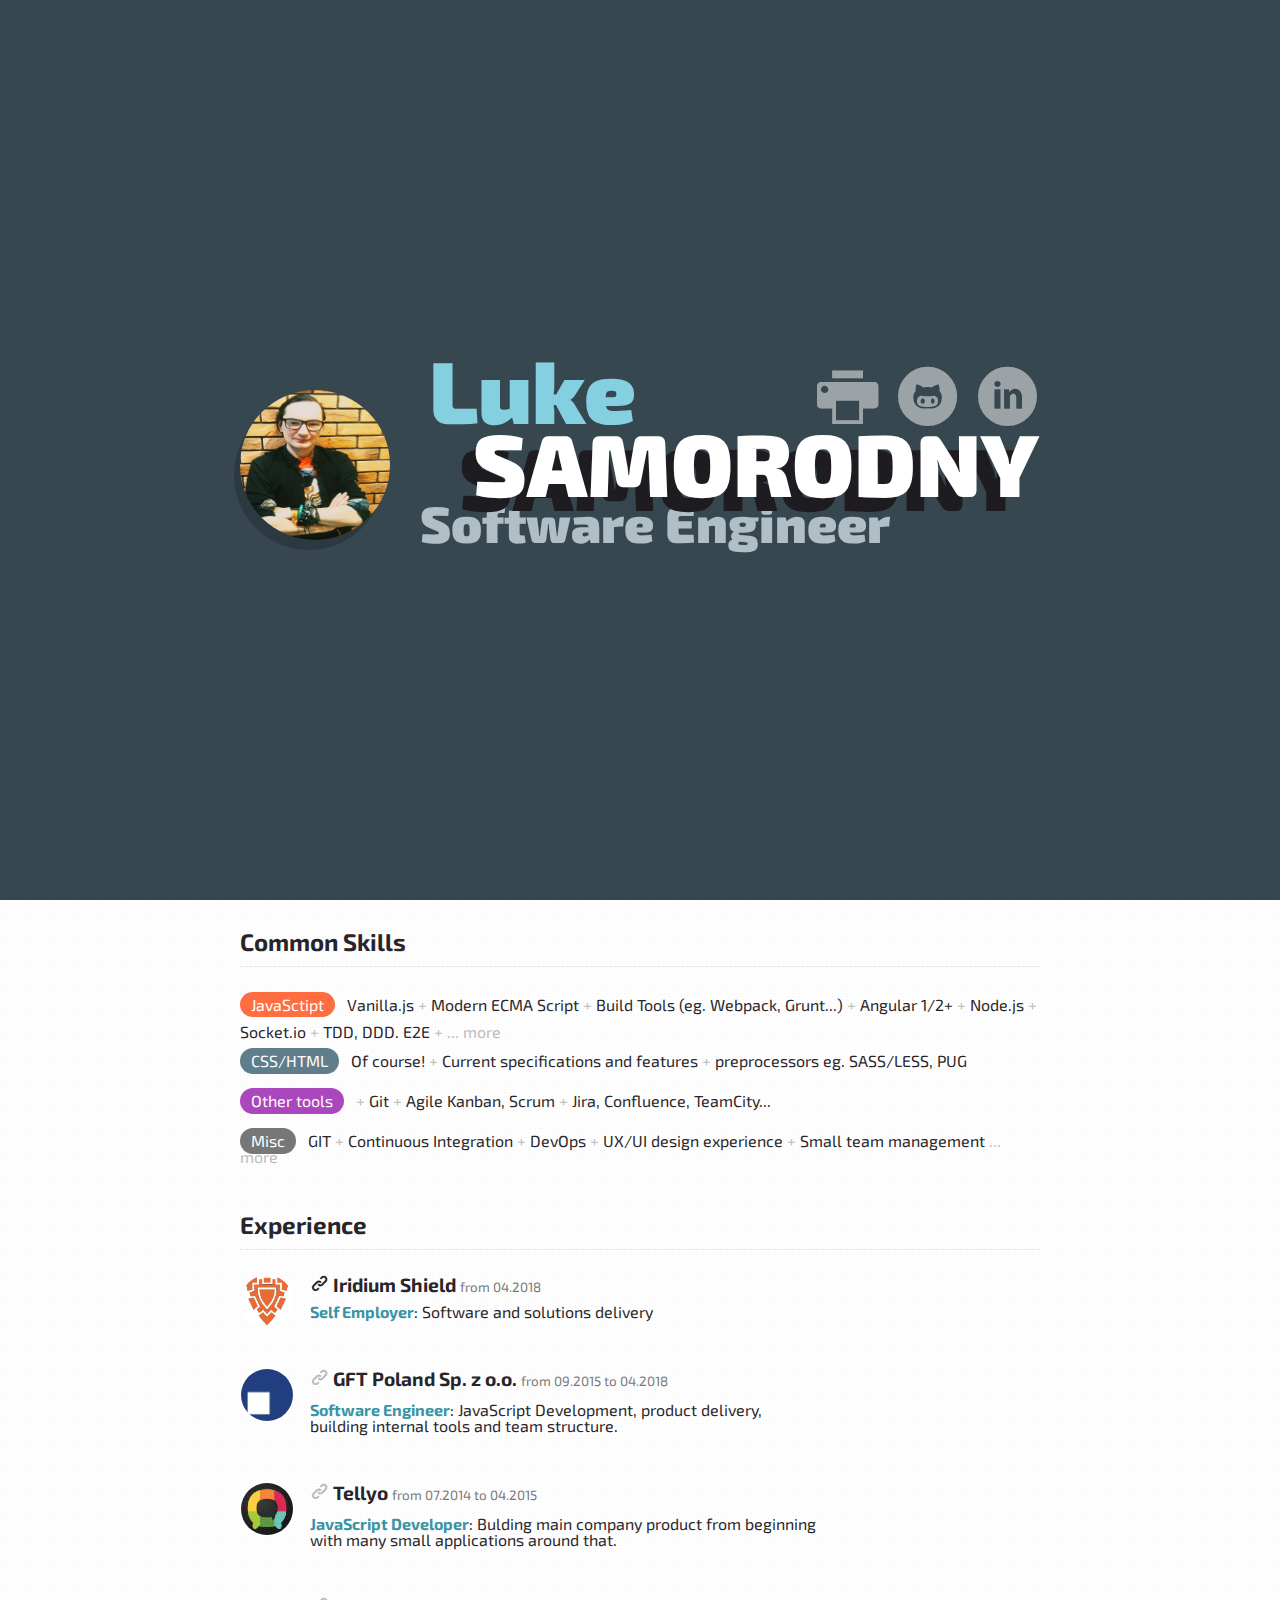
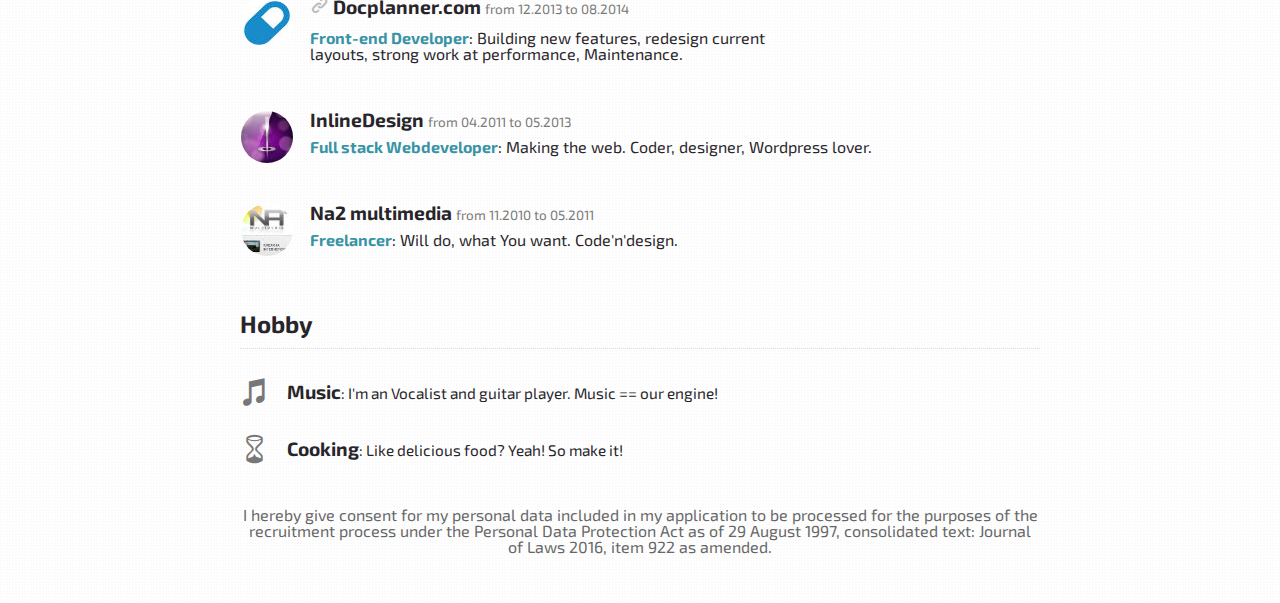
==== commit f0dbf861: "refresh" ====
--- a/index.html
+++ b/index.html
@@ -5,6 +5,7 @@
 		<title>Luke Samorodny - JavaScript developer</title>
 		<meta charset="UTF-8">
 		<meta name="viewport" content="width=device-width">
+		<meta name=" theme-color" content="#37474f">
 		<link href='http://fonts.googleapis.com/css?family=Exo+2:900,400,700&amp;subset=latin-ext'
 			rel='stylesheet'
 			type='text/css'
@@ -42,6 +43,10 @@
 						<p>
 							Luke
 							<span>
+								<a href=""
+									class="icon-printer"
+									onclick="window.print();return false;"></a>
+
 								<a href="http://github.com/npsr"
 									class="icon-github"></a>
 
@@ -50,8 +55,8 @@
 							</span>
 						</p>
 						<p>SAMORODNY</p>
-						<p>JavaScript dev
-							<span>this.is({my: 'Lover'});</span>
+						<p>
+							Software Engineer
 						</p>
 					</figure>
 				 </div>
@@ -68,32 +73,37 @@
 					<span class="js">JavaSctipt</span>
 
 					Vanilla.js
-					<small>+</small> Babel
-					<small>+</small> Webpack
-					<small>+</small> Angular
-					<small>+</small> Keystone
-					<small>+</small> Build tools
+					<small>+</small> Modern ECMA Script
+					<small>+</small> Build Tools (eg. Webpack, Grunt...)
+					<small>+</small> Angular 1/2+
 					<small>+</small> Node.js
 					<small>+</small> Socket.io
+					<small>+</small> TDD, DDD. E2E
+
 					<small>+ ... more</small>
 				</p>
 
 				<p>
 					<span class="css">CSS/HTML</span>
 
-                    Yes, I can!
-					<small>+</small> preprocessors eg. Sass, Less...
-                    <small>+</small> template engines like HAML Pug...
+          Of course!
+					<small>+</small> Current specifications and features
+					<small>+</small> preprocessors eg. SASS/LESS, PUG
 				</p>
 
+				<span class="other">Other tools</span>
+
+				<small>+</small> Git
+				<small>+</small> Agile Kanban, Scrum
+				<small>+</small> Jira, Confluence, TeamCity...
 				<p>
 					<span class="misc">Misc</span>
 
 					GIT
 					<small>+</small> Continuous Integration
 					<small>+</small> DevOps
-					<small>+</small> Scrum, Kanban
 					<small>+</small> UX/UI design experience
+					<small>+</small> Small team management
 					<small>... more</small>
 
 				</p>
@@ -109,16 +119,13 @@
 
 					<div>
 						<h3>
-							<a href="https://web.facebook.com/iridiumShield/"
-								target="_blank"
-								>
-								<i class="icon icon-link"></i>
-								Iridium Shield
-							</a>
-							<small>from 05.2018</small>
-						</h3>
-
-						<p><strong>CEO</strong>
+							<i class="icon icon-link"></i>
+							Iridium Shield
+							<small>from 04.2018</small>
+						</h3>
+
+						<p><strong>Self Employer</strong>:
+							Software and solutions delivery
 						</p>
 
 					</div>
@@ -135,13 +142,12 @@
 								<i class="icon icon-link"></i>
 								GFT Poland Sp. z o.o.
 							</a>
-							<small>from 09.2015</small>
+							<small>from 09.2015 to 04.2018</small>
 						</h3>
 
 						<p><strong>Software Engineer</strong>:
-							- Front end apps layer for banking sector. <br>
-                            - Internal projects support
-							- SCRUM master
+							JavaScript Development, product delivery,<br>
+							building internal tools and team structure.
 						</p>
 
 					</div>
@@ -164,8 +170,8 @@
 						</h3>
 
 						<p><strong>JavaScript Developer</strong>:
-							Team work about Tellyo project. eg. Widgets, <br>
-                            Video editor, social media and more.
+							Bulding main company product from beginning<br>
+							with many small applications around that.
 						</p>
 
 					</div>
@@ -188,7 +194,8 @@
 						</h3>
 
 						<p><strong>Front-end Developer</strong>:
-							Creating new features, refactoring, current fixes.
+							Building new features, redesign current<br>
+							layouts, strong work at performance, Maintenance.
 						</p>
 
 					</div>
@@ -208,34 +215,6 @@
 							Making the web. Coder, designer, Wordpress lover.
 						</p>
 
-
-						<h5>Sample:</h5>
-						<ul>
-							<li><a href="http://jestesmytu.pl/"
-									target="_blank"
-									>
-									<i class="icon icon-link"></i>
-									JestesmyTu.pl
-								</a>
-							</li>
-							<li><a href="http://scubatravel.com.pl/"
-									target="_blank"
-									>
-									<i class="icon icon-link"></i>
-									ScubaTravel.com.pl
-								</a>
-							</li>
-							<li><a href="http://decatol.pl/"
-									target="_blank"
-									>
-									<i class="icon icon-link"></i>
-									Decatol.pl
-								</a>
-							</li>
-						</ul>
-
-
-
 					</div>
 				</article>
 
@@ -253,23 +232,6 @@
 							Will do, what You want. Code'n'design.
 						</p>
 
-						<h5>Sample:</h5>
-						<ul>
-							<li><a href="http://www.royalmenu.pl/"
-									target="_blank"
-									>
-									<i class="icon icon-link"></i>
-									RoyalMenu.pl
-								</a>
-							</li>
-							<li><a href="http://martastreng.com/"
-									target="_blank"
-									>
-									<i class="icon icon-link"></i>
-									MartaStreng.com
-								</a>
-							</li>
-						</ul>
 					</div>
 				</article>
 			</section>
--- a/samorodny.css
+++ b/samorodny.css
@@ -11,8 +11,8 @@
 dl, dt, dd, ol, ul, li,
 fieldset, form, label, legend,
 table, caption, tbody, tfoot, thead, tr, th, td,
-article, aside, canvas, details, embed, 
-figure, figcaption, footer, header, hgroup, 
+article, aside, canvas, details, embed,
+figure, figcaption, footer, header, hgroup,
 menu, nav, output, ruby, section, summary,
 time, mark, audio, video {
     margin: 0;
@@ -23,7 +23,7 @@
     vertical-align: baseline;
 }
 /* HTML5 display-role reset for older browsers */
-article, aside, details, figcaption, figure, 
+article, aside, details, figcaption, figure,
 footer, header, hgroup, menu, nav, section {
     display: block;
 }
@@ -150,14 +150,17 @@
 .icon-location:before {
     content: "\e607";
 }
+.icon-printer:before {
+  content: "\e954";
+}
 
 /*
  VCARD
  ===============================================================
  */
 
-#vcard {   
-  background: #28252a;  
+#vcard {
+  background: #37474f;
   color: #fff;
   font-weight: 900;
   display: table;
@@ -183,12 +186,14 @@
 }
 #it-is-my-home div img {
     -webkit-border-radius: 100%;
-    -moz-border-radius: 100%;    
+    -moz-border-radius: 100%;
     border-radius: 100%;
     margin-top: 2.2em;
-    -webkit-box-shadow: -6px 10px 0px #1e1c20;
-    -moz-box-shadow: -6px 10px 0px #1e1c20;
-    box-shadow: -6px 10px 0px #1e1c20;
+    -webkit-box-shadow: -6px 10px 0px #2c3940;
+    -moz-box-shadow: -6px 10px 0px #2c3940;
+    box-shadow: -6px 10px 0px #2c3940;
+    width: 150px;
+    height: 150px;
 }
 #it-is-my-home div figure p:nth-child(1) {
   color: #85d0e0;
@@ -214,7 +219,7 @@
     -webkit-opacity: .9;
     -moz-opacity: .9;
     opacity: .9;
-    text-shadow: -10px 10px 0px #1e1c20;
+    text-shadow: -10px 10px 0px #2c3940;
 }
 #it-is-my-home div figure p:nth-child(2) {
   font-size: 5.5em;
@@ -225,9 +230,9 @@
   position: relative;
 }
 #it-is-my-home div figure p:nth-child(3) {
-  color: #6f6f6f;
+  color: #b0bec5;
   font-size: 3.2em;
-  line-height: .8em;
+  line-height: .9em;
   margin: 0;
   z-index: 9;
   position: relative;
@@ -248,6 +253,7 @@
   }
   #it-is-my-home div img {
     width: 75px;
+    height: 75px;
     -webkit-box-shadow: -6px 6px 0px #1e1c20;
     -moz-box-shadow: -6px 6px 0px #1e1c20;
     box-shadow: -6px 6px 0px #1e1c20;
@@ -292,7 +298,7 @@
 
 #curriculum h2 {
     border-bottom: 1px dotted #ddd;
-    margin-bottom: 1.5em;
+    margin-bottom: 1em;
     padding-bottom: .5em;
 }
 #curriculum h3 a {
@@ -307,7 +313,7 @@
     transition: all .8s ease-in;
 }
 #curriculum a:hover {
-    border-bottom: 1px dotted #28252a; 
+    border-bottom: 1px dotted #28252a;
     padding-bottom: 3px;
 }
 #curriculum a:hover i {
@@ -343,30 +349,44 @@
     color: #bbb;
 }
 
+#skills p {
+  margin: 1.5em 0;
+}
+
+#skills p:first-of-type {
+  line-height:1.7em;
+  margin: 0 0 -1em 0;
+}
+
 #skills span {
-    -webkit-border-radius: 8px;
-    -moz-border-radius: 8px;
-    border-radius: 8px;    
+    -webkit-border-radius: 18px;
+    -moz-border-radius: 18px;
+    border-radius: 18px;
     padding: .2em .7em;
-    line-height: 1em;
     margin-right: .5em;
     color: #fff;
 }
+
 #skills small {
-    color: #bbb;    
+    color: #bbb;
 }
 
 #skills .js {
-    background: #FFA652;
+    background: #ff6e40;
 }
 #skills .css {
-    background: #FF6952;
+    background: #607d8b;
 }
 #skills .html {
     background: #3894A5;
 }
+
+#skills .other {
+    background: #ab47bc;
+}
+
 #skills .php {
-    background: #436FAF;    
+    background: #436FAF;
 }
 #skills .misc {
     background: #777;
@@ -393,7 +413,7 @@
 #experience img {
     float: left;
     -webkit-border-radius: 100%;
-    -moz-border-radius: 100%;    
+    -moz-border-radius: 100%;
     border-radius: 100%;
     margin-right: 1em;
     border: 1px solid #fff;
@@ -409,16 +429,16 @@
 }
 
 #experience ul li {
-    margin: .7em .3em;    
+    margin: .7em .3em;
     font-size: .8em;
 }
 
 #hobby h3 i {
     margin-right: .5em;
-    font-size: 1.5em;  
-    color: #777;    
+    font-size: 1.5em;
+    color: #777;
     position: relative;
-    top: 6px;  
+    top: 6px;
 }
 #hobby h3 {
     font-weight: 700;
@@ -426,7 +446,7 @@
 }
 #hobby h3 small {
     font-size: .8em;
-    font-weight: 400;    
+    font-weight: 400;
 }
 
 @media (max-width: 900px) {
@@ -471,7 +491,7 @@
  */
  footer {
     padding: 50px 0;
-    background: #28252a;  
+    background: #28252a;
     color: #666;
  }
  #clause {
@@ -494,7 +514,7 @@
         margin-left: 5%;
         margin-right: 5%;
         font-size: .8em;
-        line-height: 1.5em;        
+        line-height: 1.5em;
     }
 }
 @media (max-width: 710px) {
@@ -502,9 +522,6 @@
         font-size: .6em;
     }
 }
-
-
-
 
 @media print {
     body {
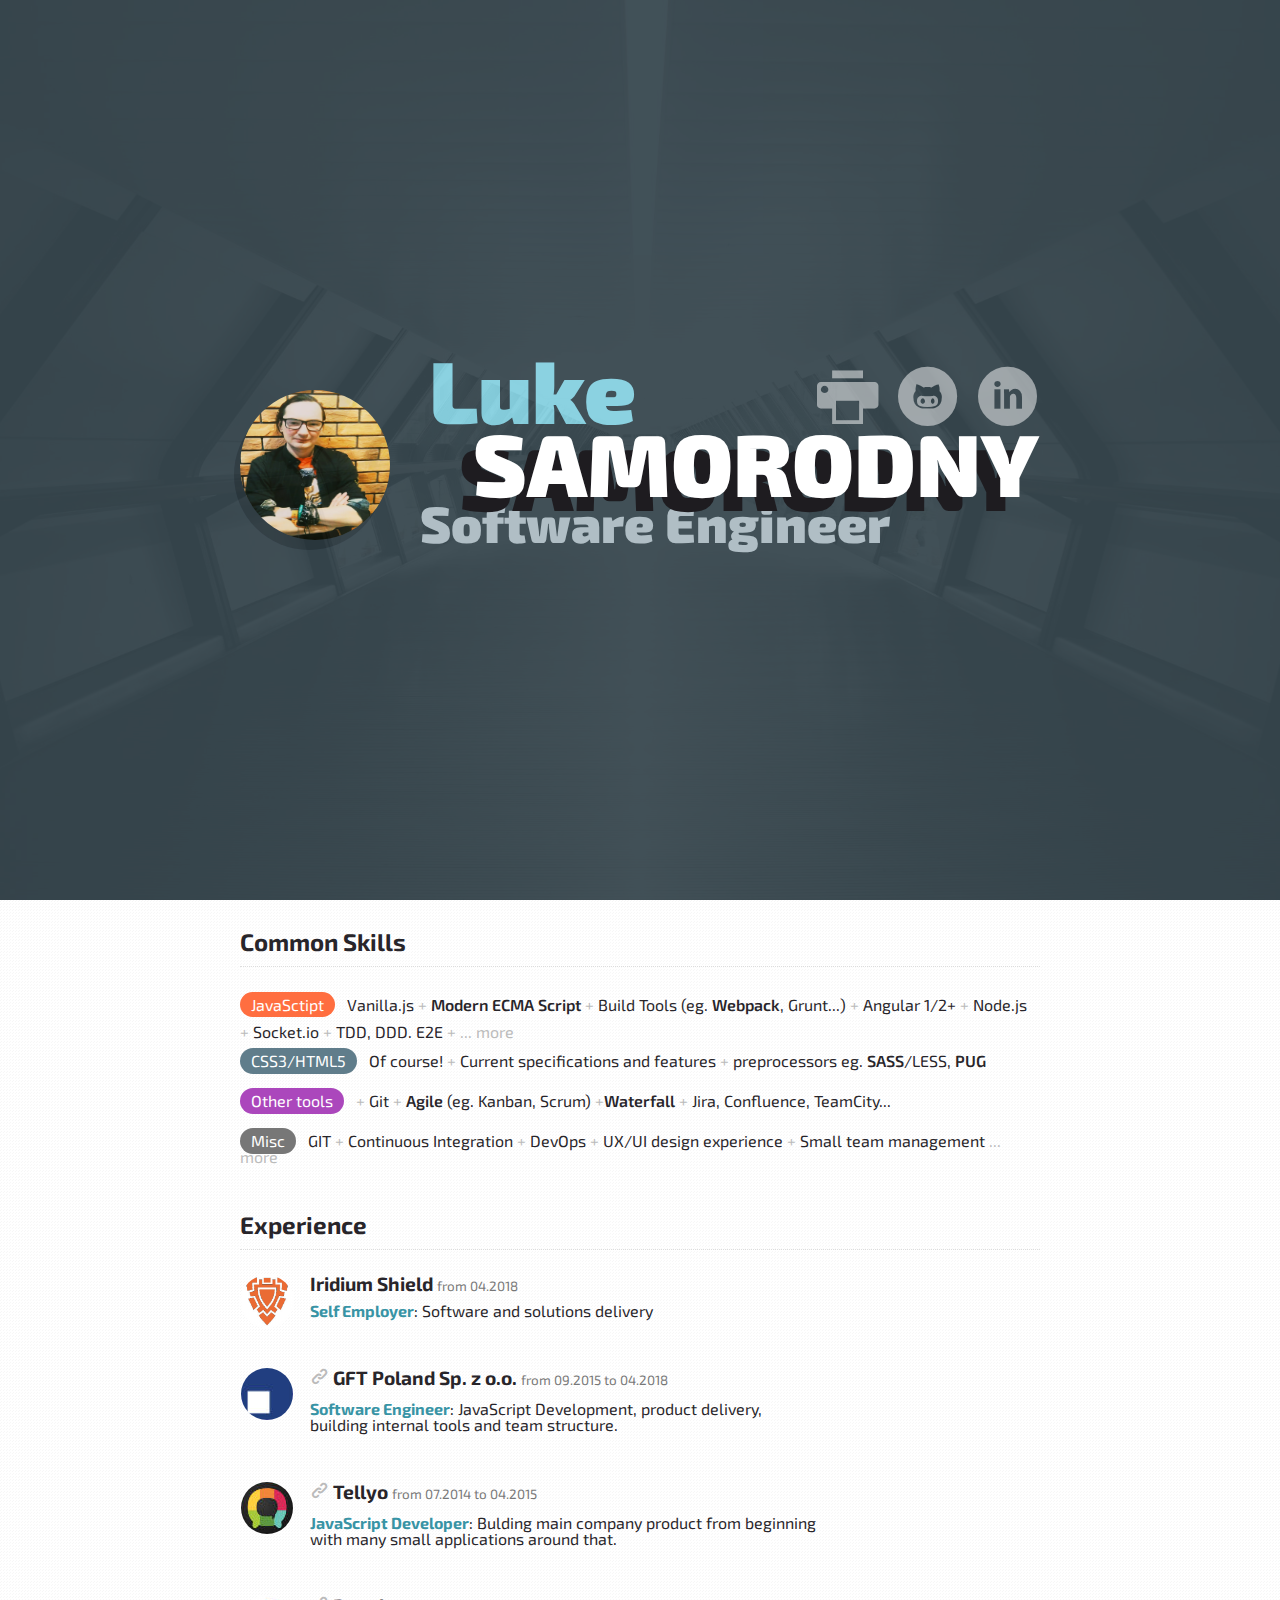
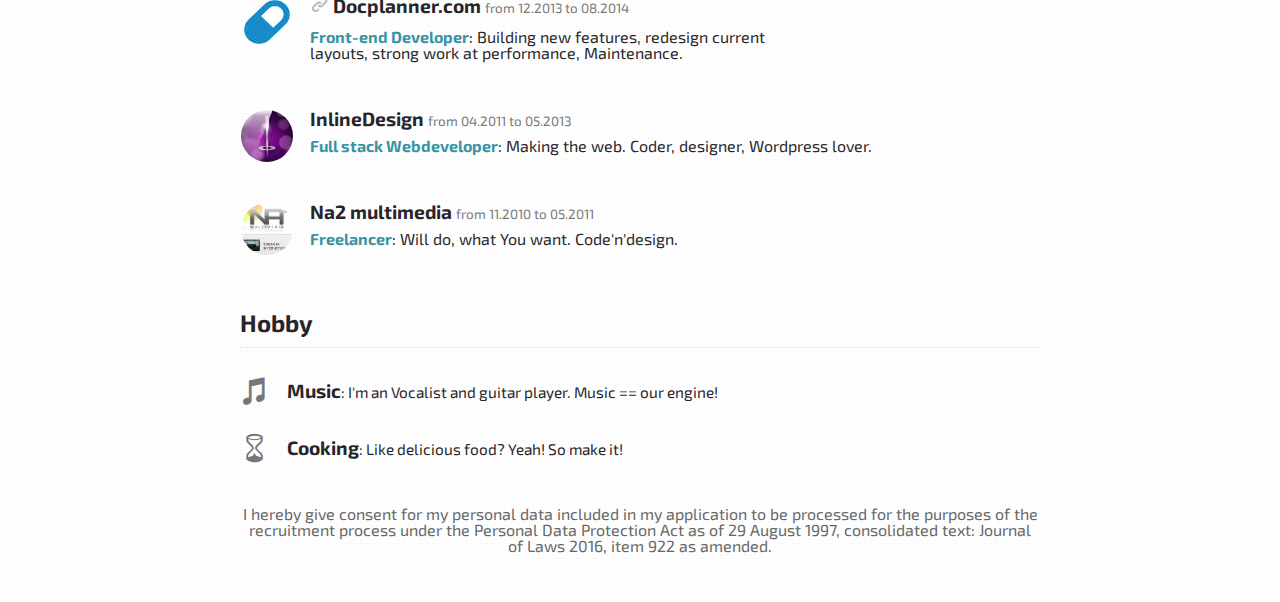
==== commit 44dbba48: "new cover photogit add .git add .git add . Yupiiiigit add .git add .111oneoneeleven" ====
--- a/index.html
+++ b/index.html
@@ -2,10 +2,12 @@
 <!DOCTYPE html>
 <html>
 	<head>
+		<meta name="theme-color" content="#37474f">
+		<meta http-equiv="Content-Type" content="text/html; charset=UTF-8" />
+		<meta name="viewport" content="width=device-width, initial-scale=1.0, maximum-scale=1.2, user-scalable=yes" />
+
 		<title>Luke Samorodny - JavaScript developer</title>
-		<meta charset="UTF-8">
-		<meta name="viewport" content="width=device-width">
-		<meta name=" theme-color" content="#37474f">
+
 		<link href='http://fonts.googleapis.com/css?family=Exo+2:900,400,700&amp;subset=latin-ext'
 			rel='stylesheet'
 			type='text/css'
@@ -61,6 +63,8 @@
 					</figure>
 				 </div>
 			</section>
+
+			<div class="cover">&nbsp</div>
 		</div>
 
 		<!-- *************************************************************** -->
@@ -73,8 +77,8 @@
 					<span class="js">JavaSctipt</span>
 
 					Vanilla.js
-					<small>+</small> Modern ECMA Script
-					<small>+</small> Build Tools (eg. Webpack, Grunt...)
+					<small>+</small> <b>Modern ECMA Script</b>
+					<small>+</small> Build Tools (eg. <b>Webpack</b>, Grunt...)
 					<small>+</small> Angular 1/2+
 					<small>+</small> Node.js
 					<small>+</small> Socket.io
@@ -84,17 +88,18 @@
 				</p>
 
 				<p>
-					<span class="css">CSS/HTML</span>
+					<span class="css">CSS3/HTML5</span>
 
           Of course!
 					<small>+</small> Current specifications and features
-					<small>+</small> preprocessors eg. SASS/LESS, PUG
+					<small>+</small> preprocessors eg. <b>SASS</b>/LESS, <b>PUG</b>
 				</p>
 
 				<span class="other">Other tools</span>
 
 				<small>+</small> Git
-				<small>+</small> Agile Kanban, Scrum
+				<small>+</small> <b>Agile</b> (eg. Kanban, Scrum)
+				<small>+</small><b>Waterfall</b>
 				<small>+</small> Jira, Confluence, TeamCity...
 				<p>
 					<span class="misc">Misc</span>
@@ -118,8 +123,7 @@
 					<img src="img/is.jpeg" width="52" height="52" srcset="img/retina/is.jpeg 2x">
 
 					<div>
-						<h3>
-							<i class="icon icon-link"></i>
+						<h3>							
 							Iridium Shield
 							<small>from 04.2018</small>
 						</h3>
--- a/samorodny.css
+++ b/samorodny.css
@@ -166,7 +166,23 @@
   display: table;
   height: 100%;
   width: 100%;
-}
+  position: relative;
+  z-index: 2;
+}
+#vcard .cover {
+  width: 100%;
+  height: 100%;
+  display: block;
+  position: absolute;
+  top: 0;
+  left: 0;
+  background: url('img/cover.jpg');
+  background-size: cover;
+  background-position: center;
+  z-index: 3;
+  opacity: 0.05;
+}
+
 #it-is-my-home {
   display: table-cell;
   vertical-align: middle;
@@ -214,6 +230,8 @@
   -webkit-transition: all .2s ease-in;
   -moz-transition: all .2s ease-in;
   transition: all .2s ease-in;
+  position: relative;
+  z-index: 10;
 }
 #it-is-my-home div figure p:nth-child(1) span a:hover {
     -webkit-opacity: .9;
@@ -365,6 +383,10 @@
     padding: .2em .7em;
     margin-right: .5em;
     color: #fff;
+}
+
+#skills b {
+  font-weight: 600;
 }
 
 #skills small {
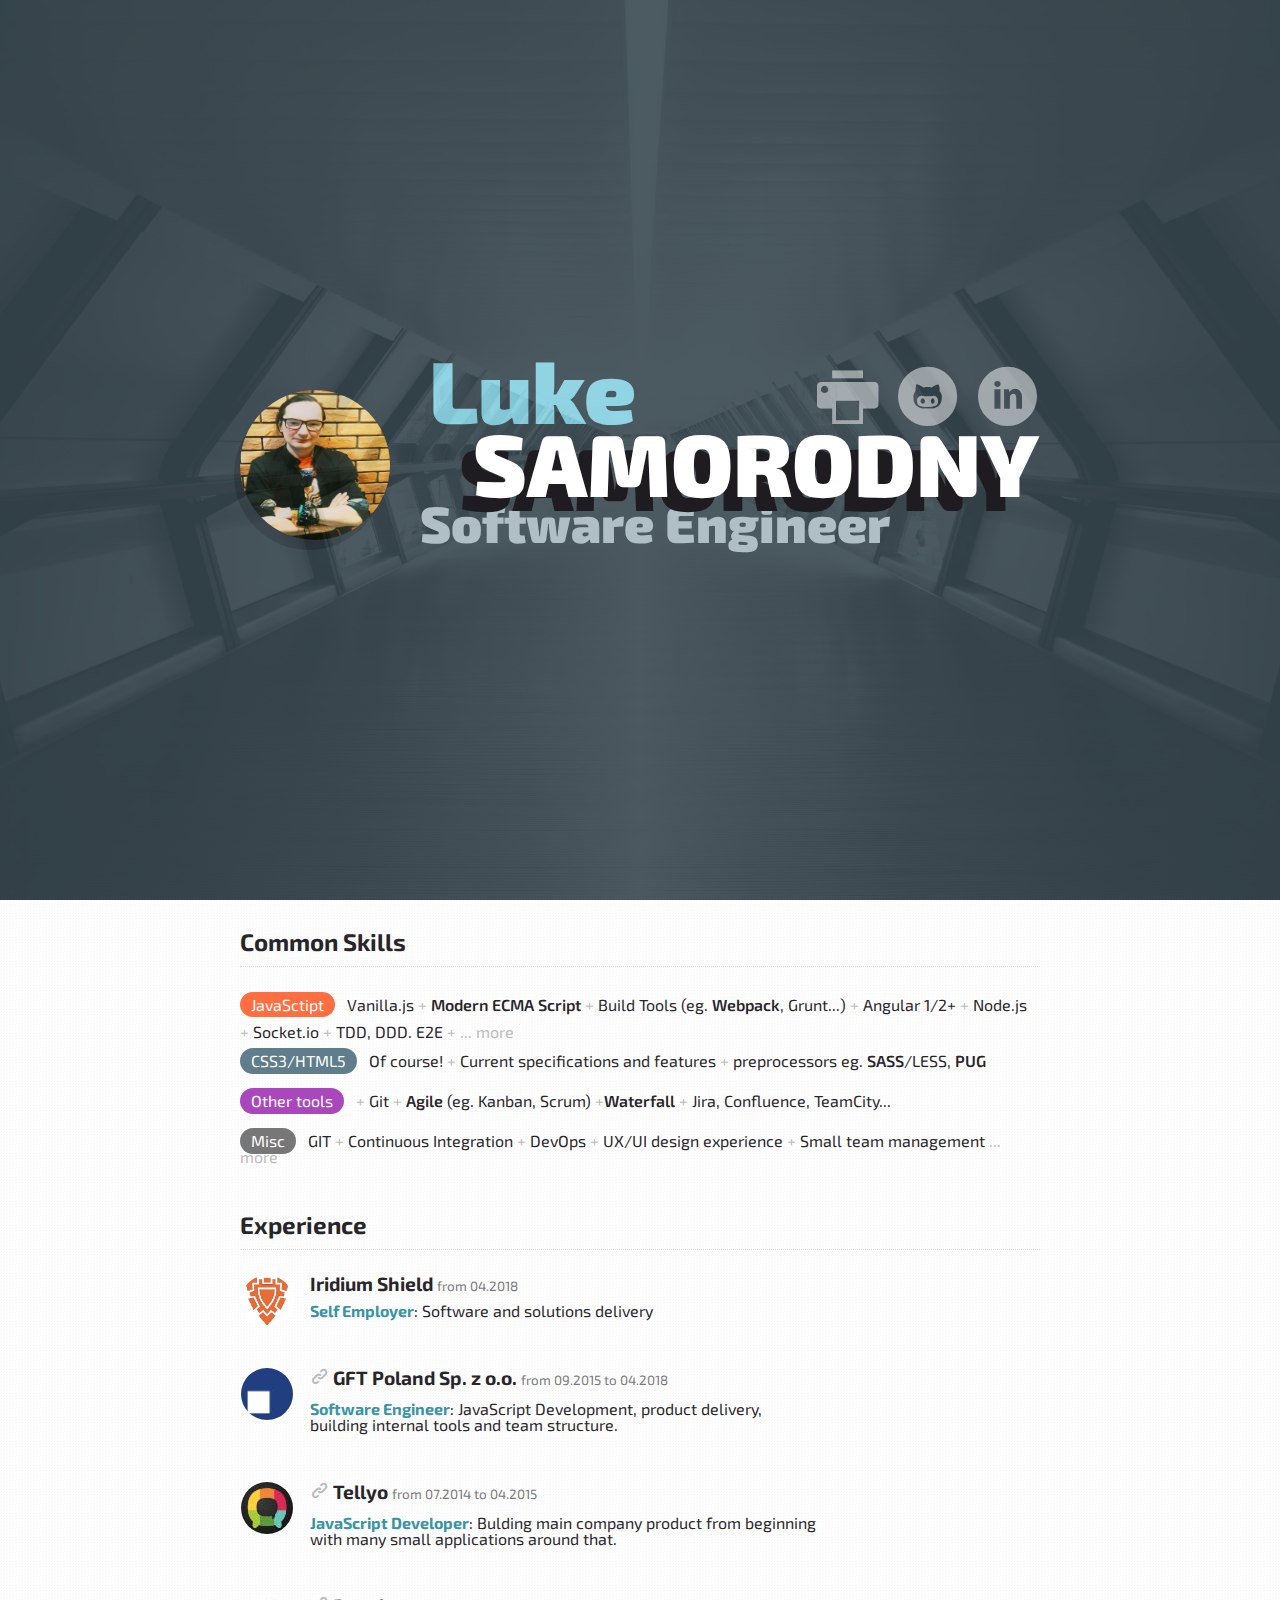
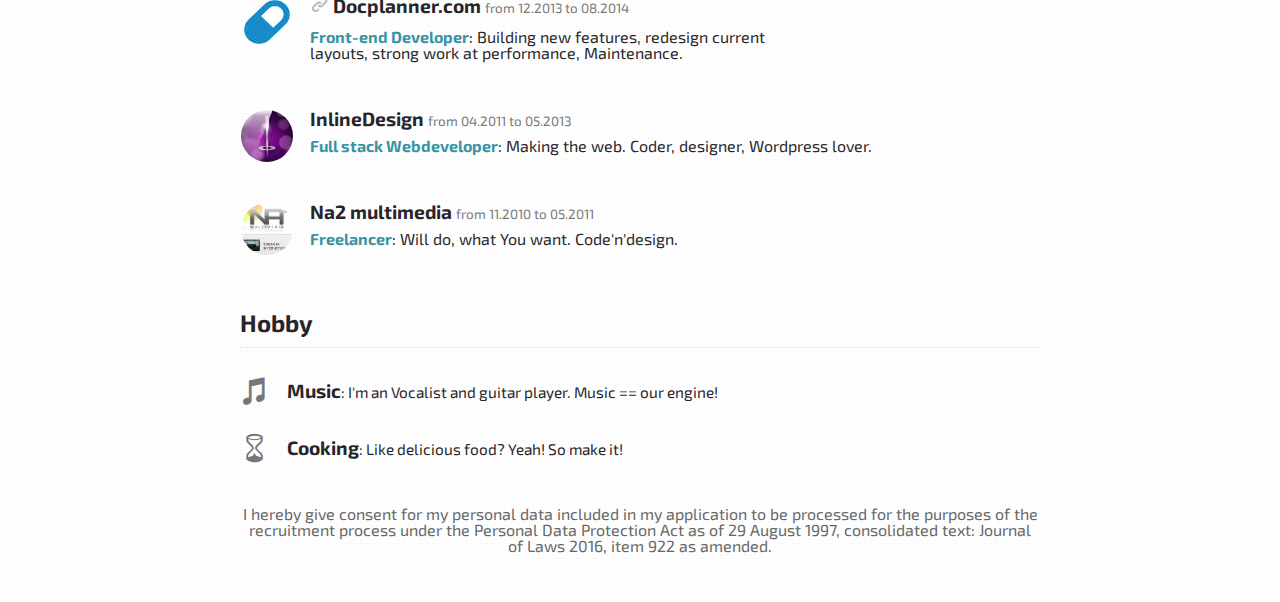
==== commit 93a4393a: "contact in print" ====
--- a/index.html
+++ b/index.html
@@ -62,7 +62,17 @@
 						</p>
 					</figure>
 				 </div>
-			</section>
+
+			</section>
+
+			<ul id="contact">
+				<li><i class="icon-mobile"> </i>(0048) 720 977 700 </li>
+				<li> | </li>
+				<li><i class="icon-paperplane"> </i>luke.samorodny@gmail.com </li>
+				<li><i class="icon-linkedin"> </i>linkedin.com/in/samorodny </li>
+				<li> | </li>
+				<li><i class="icon-github"> </i>npsr.github.io</li>
+			</ul>
 
 			<div class="cover">&nbsp</div>
 		</div>
@@ -123,7 +133,7 @@
 					<img src="img/is.jpeg" width="52" height="52" srcset="img/retina/is.jpeg 2x">
 
 					<div>
-						<h3>							
+						<h3>
 							Iridium Shield
 							<small>from 04.2018</small>
 						</h3>
--- a/samorodny.css
+++ b/samorodny.css
@@ -180,7 +180,7 @@
   background-size: cover;
   background-position: center;
   z-index: 3;
-  opacity: 0.05;
+  opacity: 0.1;
 }
 
 #it-is-my-home {
@@ -301,6 +301,33 @@
     }
 }
 
+#contact {
+  position: absolute;
+  bottom: 5%;
+  left: 0;
+  text-align: center;
+  width: 100vw;
+  display block;
+  font-size: 2.5em;
+  line-height: 2em;
+  display: none;
+}
+#contact i {
+  color: #b0bec5;
+  bottom: -.15em;
+  position: relative;
+}
+
+#contact li {
+  display: inline-block;
+}
+
+@media print {
+  #contact {
+   display: block;
+  }
+}
+
 /*
  CURRICULUM
  ===============================================================
@@ -341,7 +368,7 @@
     transition: all .2s ease-in;
 }
 
-#contact {
+/* #contact {
     text-align: center;
 }
 #contact p {
@@ -365,7 +392,7 @@
 #contact span i{
     margin-right: .5em;
     color: #bbb;
-}
+} */
 
 #skills p {
   margin: 1.5em 0;
